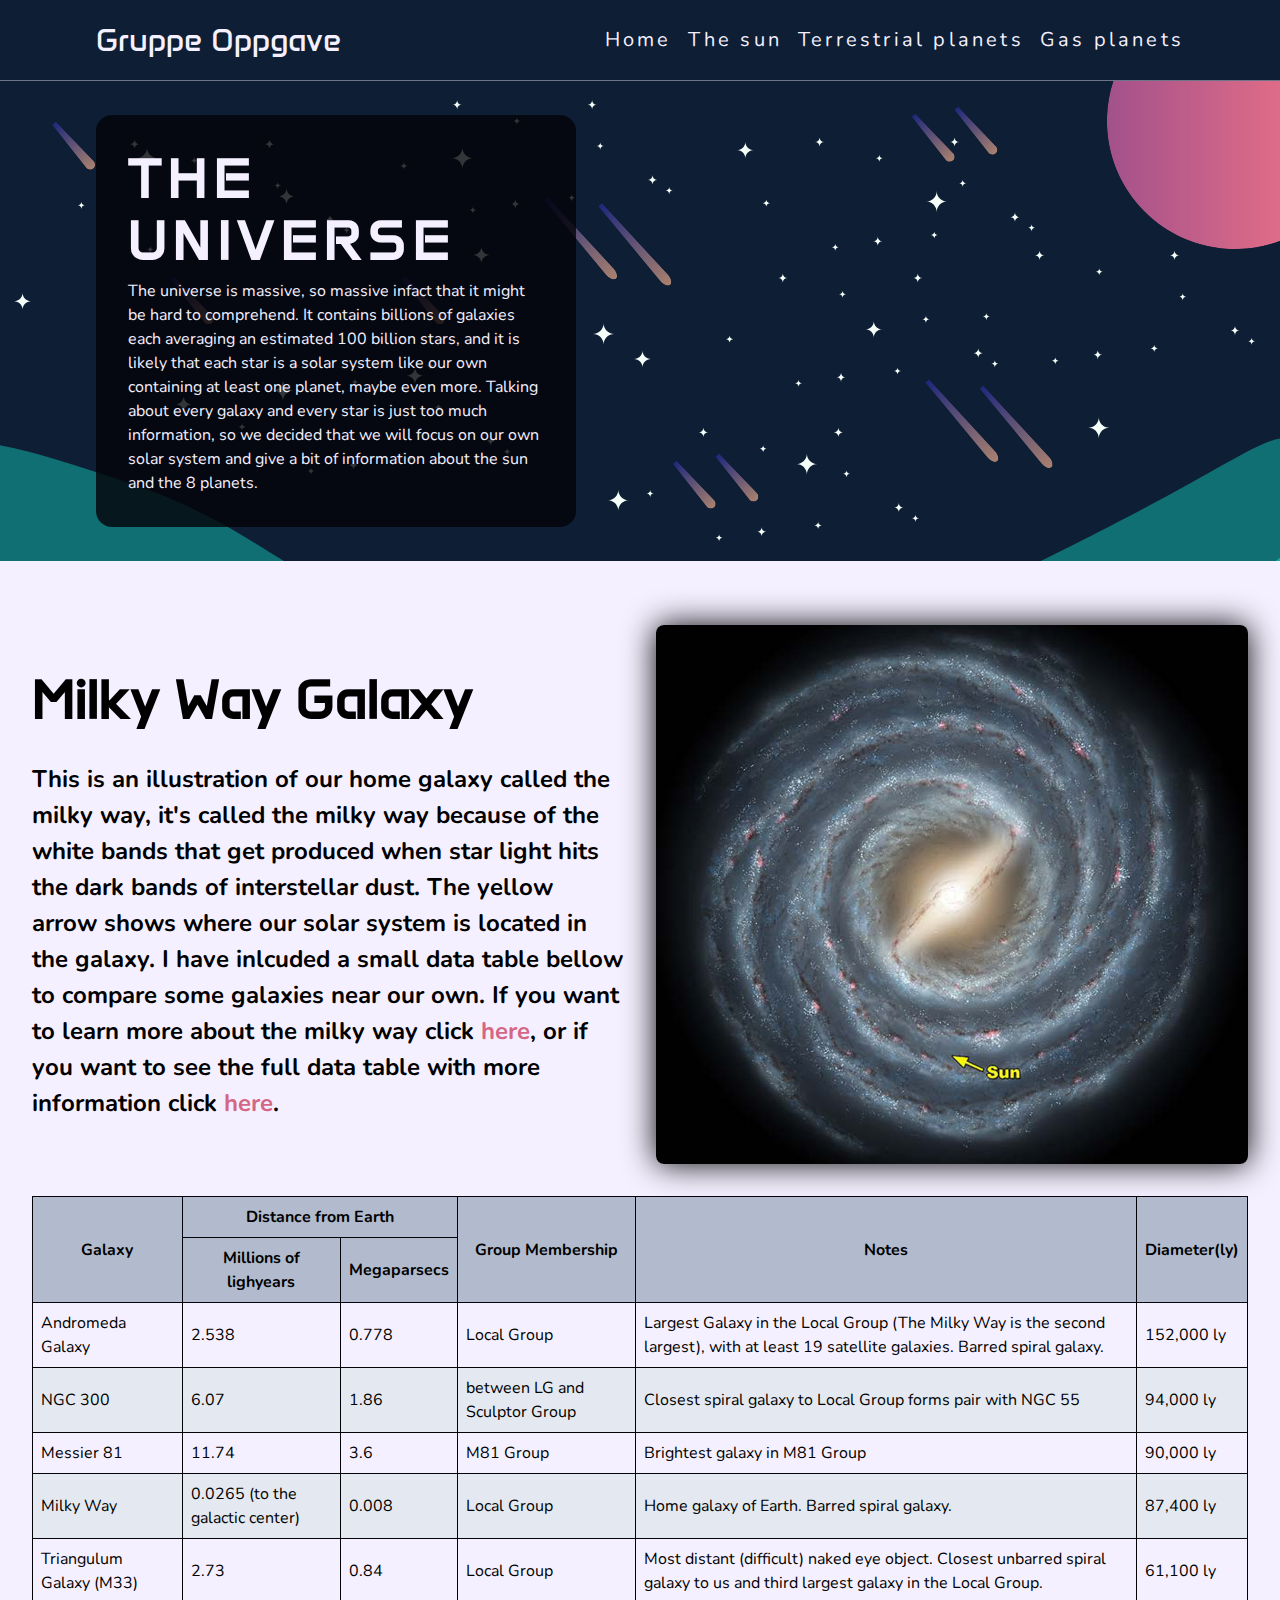
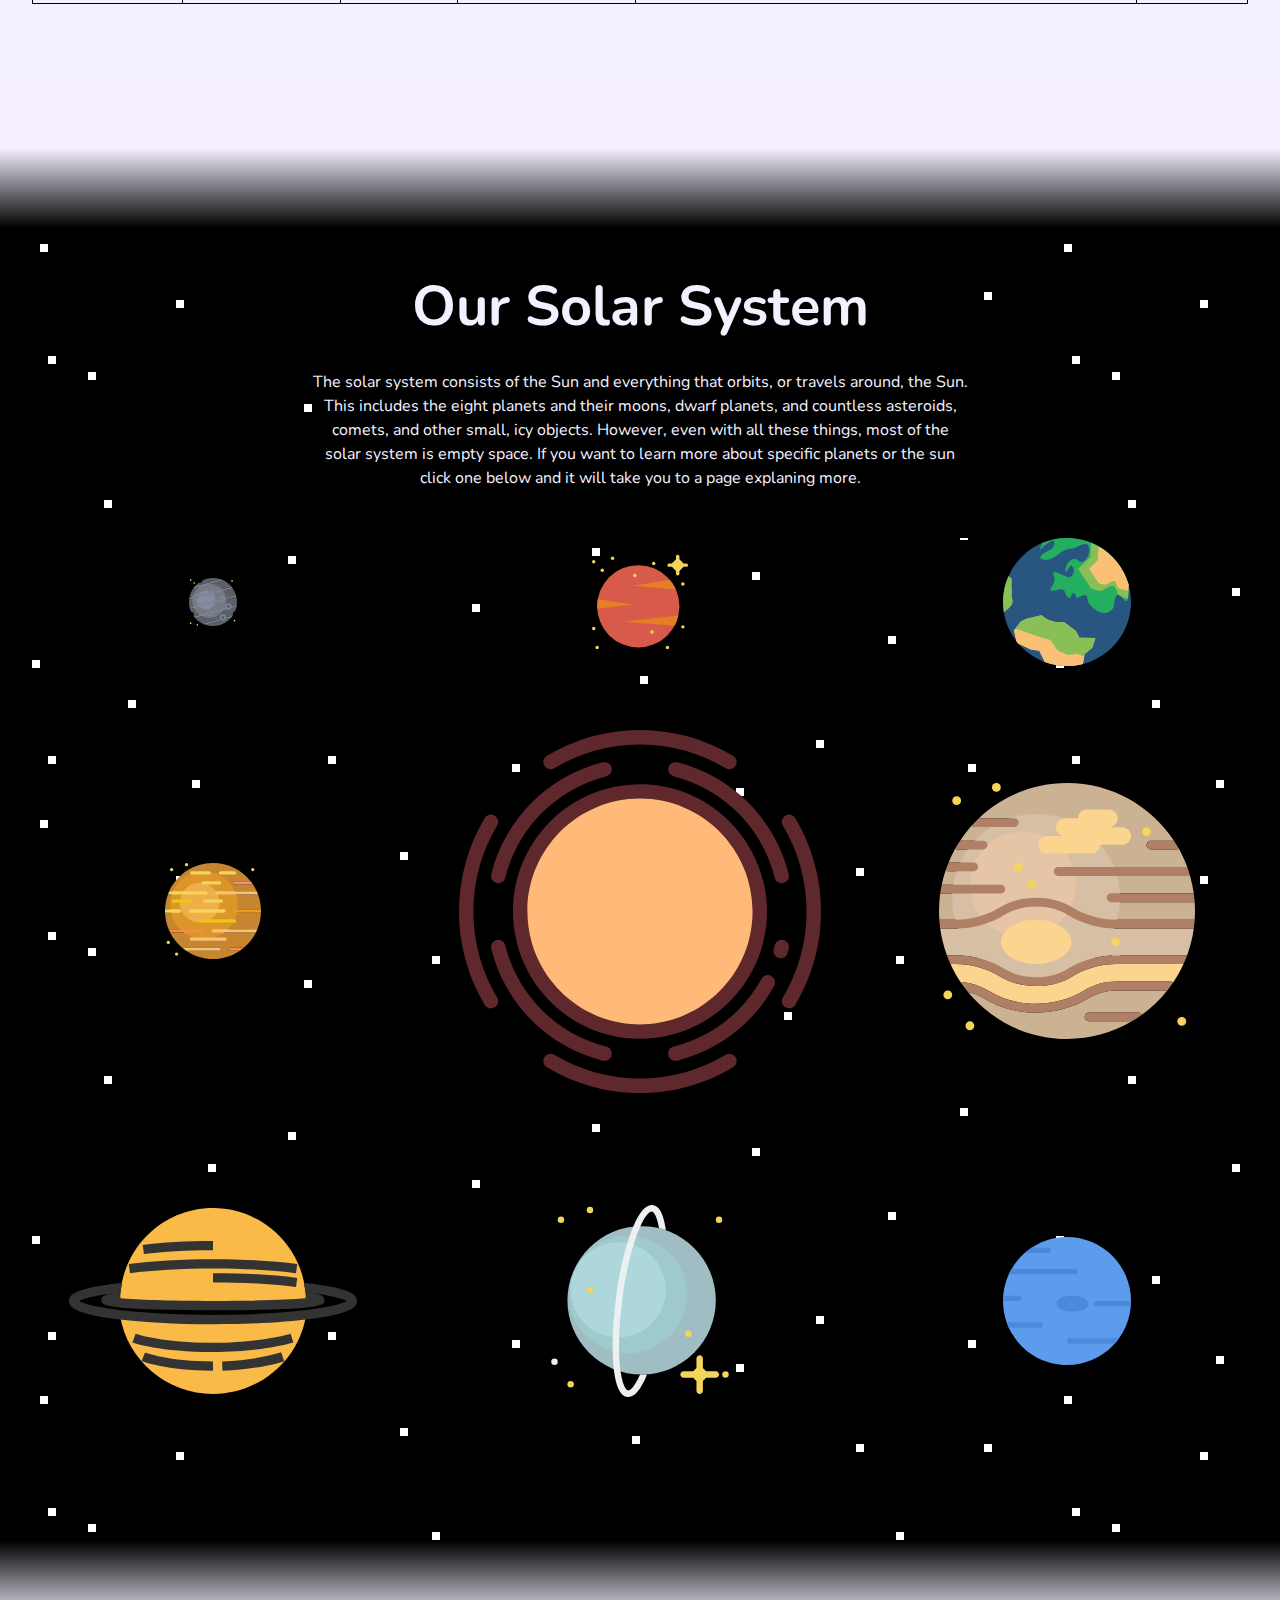
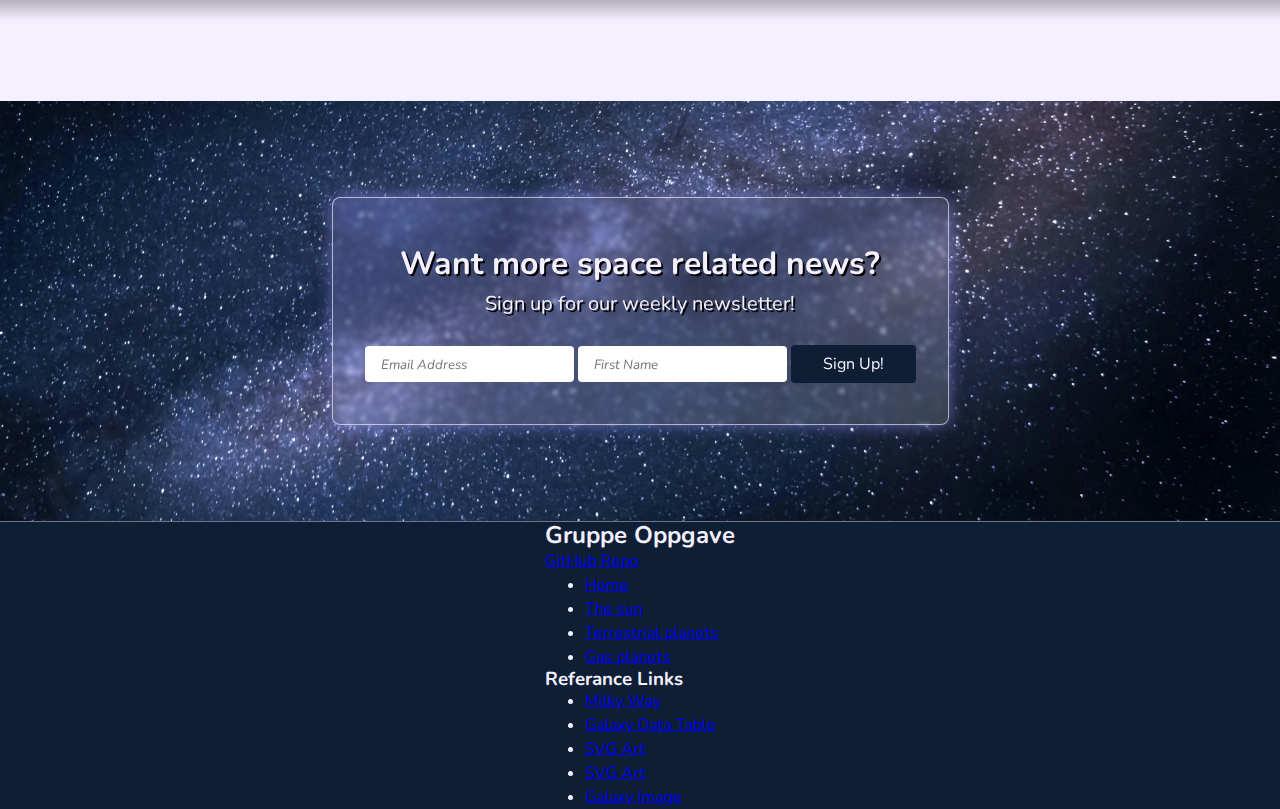
==== index.html @ 791d2e2b "oppdatert google font, lagt til home i header nav, lagt til linker i footer." ====
<!DOCTYPE html>
<html lang="en">
  <head>
    <meta charset="UTF-8" />
    <meta name="viewport" content="width=device-width, initial-scale=1.0" />
    <link rel="preconnect" href="https://fonts.googleapis.com">
    <link rel="preconnect" href="https://fonts.gstatic.com" crossorigin>
    <link href="https://fonts.googleapis.com/css2?family=Anta&family=Nunito:ital,wght@0,200..1000;1,200..1000&display=swap" rel="stylesheet">
    <link rel="icon" type="image/svg" href="./images/favicon.svg">
    <link rel="stylesheet" href="./CSS/landing.css">
    <link rel="stylesheet" href="./CSS/style.css" />
    <title>Space Oppgave</title>
  </head>
  <body>
    <!-- HEADER SEKSJON -->
    <header class="primary-header">
      <nav class="header-nav-bar">
        <a href="index.html" class="logo-link">Gruppe Oppgave</a>
        <ul class="hdr-nav-ul">
          <li><a href="index.html">Home</a></li>
          <li><a href="./pages/sun.html">The sun</a></li>
          <li><a href="./pages/terrestrial.html">Terrestrial planets</a></li>
          <li><a href="./pages/gas.html">Gas planets</a></li>
        </ul>
      </nav>
    </header>
    <!-- MAIN SEKSJON -->
    <main>
      <!-- KORT INTRODUKSJON MEG BAKGRUNNS BILDE -->
      <div class="intro-vector-bg">
        <div class="info-txt">
          <h1 class="title-txt">The Universe</h1>
          <p>The universe is massive, so massive infact that it might be hard to comprehend. It contains billions of galaxies each averaging an estimated 100 billion stars, and it is likely that each star is a solar system like our own containing at least one planet, maybe even more. Talking about every galaxy and every star is just too much information, so we decided that we will focus on our own solar system and give a bit of information about the sun and the 8 planets.</p>
        </div>
      </div>
      <!-- LITT INFO OM MELKEVEIEN MED EN DATA TABLE -->
      <section class="milky-way">
        <div class="milky-way-container">
          <div class="milky-way-info">
            <h2>Milky Way Galaxy</h2>
            <p>This is an illustration of our home galaxy called the milky way, it's called the milky way because of the white bands that get produced when star light hits the dark bands of interstellar dust. The yellow arrow shows where our solar system is located in the galaxy. I have inlcuded a small data table bellow to compare some galaxies near our own. If you want to learn more about the milky way click <a href="https://en.wikipedia.org/wiki/Milky_Way" target="_blank" rel="noopener noreferrer">here</a>, or if you want to see the full data table with more information click <a href="https://en.wikipedia.org/wiki/List_of_nearest_galaxies" target="_blank" rel="noopener noreferrer">here</a>.</p>
          </div>

          <img src="./images/background/milkyway.jpg" class="milky-way-img" alt="Illustration of milky way galaxy">
        
          <div class="galaxy-table-container">
            <table class="galaxy-table">
              <thead class="table-head">
                <tr class="tr-category">
                  <th rowspan="2">Galaxy</th>
                  <th colspan="2">Distance from Earth</th>
                  <th rowspan="2">Group Membership</th>
                  <th rowspan="2">Notes</th>
                  <th rowspan="2">Diameter(ly)</th>
                </tr>
                <tr>
                  <th>Millions of lighyears</th>
                  <th>Megaparsecs</th>
                </tr>
              </thead>

              <tbody class="table-body">
                <tr>
                  <td>Andromeda Galaxy</td>
                  <td>2.538</td>
                  <td>0.778</td>
                  <td>Local Group</td>
                  <td>Largest Galaxy in the Local Group (The Milky Way is the second largest), with at least 19 satellite galaxies. Barred spiral galaxy.</td>
                  <td>152,000 ly</td>
                </tr>
                <tr>
                  <td>NGC 300</td>
                  <td>6.07</td>
                  <td>1.86</td>
                  <td>between LG and Sculptor Group</td>
                  <td>Closest spiral galaxy to Local Group forms pair with NGC 55</td>
                  <td>94,000 ly</td>
                </tr>
                <tr>
                  <td>Messier 81</td>
                  <td>11.74</td>
                  <td>3.6</td>
                  <td>M81 Group</td>
                  <td>Brightest galaxy in M81 Group</td>
                  <td>90,000 ly</td>
                </tr>
                <tr>
                  <td>Milky Way</td>
                  <td>0.0265 (to the galactic center)</td>
                  <td>0.008</td>
                  <td>Local Group</td>
                  <td>Home galaxy of Earth. Barred spiral galaxy.</td>
                  <td>87,400 ly</td>
                </tr>
                <tr>
                  <td>Triangulum Galaxy (M33)</td>
                  <td>2.73</td>
                  <td>0.84</td>
                  <td>Local Group</td>
                  <td>Most distant (difficult) naked eye object. Closest unbarred spiral galaxy to us and third largest galaxy in the Local Group.</td>
                  <td>61,100 ly</td>
                </tr>
              </tbody>
            </table>
          </div>
        </div>
      </section>

      <!-- LINEAR GRADIENT DIVIDER -->
      <div class="divider-top"></div>

      <section class="solar-system">
        <!-- VÅRT SOL SYSTEM KORT INTRO -->
        <div class="solar-system__information">
          <h2 class="solar-system-title">Our Solar System</h2>
          <p>The solar system consists of the Sun and everything that orbits, or travels around, the Sun. This includes the eight planets and their moons, dwarf planets, and countless asteroids, comets, and other small, icy objects. However, even with all these things, most of the solar system is empty space. If you want to learn more about specific planets or the sun click one below and it will take you to a page explaning more.</p>
        </div>
        <!-- SOLSYSTEM GRAFIKK GRID -->
        <div class="planet-grid">
          <figure class="planet mercury">
              <img src="./images/planets svg/mercury.svg" title="Mercury" alt="Mercury">
          </figure>

          <figure class="planet venus">
              <img src="./images/planets svg/venus.svg" title="Venus" alt="Venus">
          </figure>

          <figure class="planet earth">
              <img src="./images/planets svg/earth.svg" title="Earth" alt="Earth">
          </figure>

          <figure class="planet mars">
              <img src="./images/planets svg/mars.svg" title="Mars" alt="Mars">
          </figure>

          <figure class="planet sun">
              <img src="./images/planets svg/sun.svg" title="Sun" alt="Sun">
          </figure>

          <figure class="planet jupiter">
              <img src="./images/planets svg/jupiter.svg" title="Jupiter"  alt="Jupiter">
          </figure>

          <figure class="planet saturn">
              <img src="./images/planets svg/saturn.svg" title="Saturn" alt="Saturn">
          </figure>

          <figure class="planet uranus">
              <img src="./images/planets svg/uranus.svg" title="Uranus" alt="Uranus">
          </figure>

          <figure class="planet neptune">
              <img src="./images/planets svg/neptune.svg" title="Neptune" alt="Neptune">
          </figure>
        </div>
      </section>

      <!-- LINEAR GRADIENT DIVIDER -->
      <div class="divider-bottom"></div>

      <section class="newsletter-sign-up">
        <div class="newsletter-container">
          <div class="newsletter-txt">
            <h2>Want more space related news?</h2>
            <p>Sign up for our weekly newsletter!</p>
          </div>

          <form name="Newsletter" class="newsletter-form">
            <input type="email" placeholder="Email Address">
            <input type="text" placeholder="First Name">
            <button type="submit" class="submit-btn">Sign Up!</button>
          </form>
        </div>
      </section>
    </main>
    <!-- FOOTER SEKSJON -->
    <footer class="primary-footer">
      <div class="ftr-container">
        <div class="ftr-personal-links">
          <h2>Gruppe Oppgave</h2>
          <a href="https://github.com/DanielDT12/Space" target="_blank" rel="noopener noreferrer">GitHub Repo</a>
        </div>

        <nav class="ftr-primary-nav">
          <ul class="ftr-nav-ul">
            <li><a href="index.html">Home</a></li>
            <li><a href="./pages/sun.html">The sun</a></li>
            <li><a href="./pages/terrestrial.html">Terrestrial planets</a></li>
            <li><a href="./pages/gas.html">Gas planets</a></li>
          </ul>
        </nav>

        <div class="ftr-referance-links">
          <h3>Referance Links</h3>
          <ul class="ul-referance">
            <li><a href="https://en.wikipedia.org/wiki/Milky_Way" target="_blank" rel="noopener noreferrer">Milky Way</a></li>
            <li><a href="https://en.wikipedia.org/wiki/List_of_nearest_galaxies" target="_blank" rel="noopener noreferrer">Galaxy Data Table</a></li>
            <li><a href="https://www.svgrepo.com/" target="_blank" rel="noopener noreferrer">SVG Art</a></li>
            <li><a href="https://www.vecteezy.com/vector-art/8029888-galaxy-space-abstract-background-with-star-and-comet-shapes-vector" target="_blank" rel="noopener noreferrer">SVG Art</a></li>
            <li><a href="https://www.pexels.com/photo/photo-of-galaxy-207529/" target="_blank" rel="noopener noreferrer">Galaxy Image</a></li>
          </ul>
        </div>
      </div>
    </footer>
  </body>
</html>
---- CSS/landing.css ----
:root {
    /* FONT SIZE */
    --fs-800: 3.5rem;
    --fs-700: 2rem;
    --fs-600: 1.5rem;
    --fs-500: 1.25rem;
    --fs-400: 1rem;

    /* VANLIG FONT ALLE ELEMENTER */
    --ff-regular:"Nunito", sans-serif;
    --fw-bold: 700;
    --fw-regular: 400;

    /* SPESIAL FONT OVERSKRIFT */
    --ff-special: "Anta", sans-serif;
    --fw-special: 400;

    /* PRIMÆR FARGER */
    --clr-heading: hsl(215, 58%, 13%);
    --clr-accent-pink: hsl(343, 57%, 62%);

    /* NØYTRAL FARGER */
    --clr-bg-light: hsl(261, 100%, 97%);
    --clr-txt: hsl(252, 45%, 2%);
    --clr-txt-light: var(--clr-bg-light);

    /* BORDER RADIUS */
    --brdr-rad-light: .5rem;
    --brdr-rad-normal: 1rem;
    --brdr-rad-heavy: 2rem;

}

/* MELKEVEIEN GALAKSE SEKSJON */

.milky-way-container {
    display: grid;
    place-items: center;
    grid-template-columns: 1fr 1fr;
    gap: 2rem;
    margin: 4rem 2rem;
}

.milky-way-info {
    display: flex;
    flex-direction: column;
    gap: 2rem;
    max-width: 40rem;
    & h2 {
        font-size: var(--fs-800);
        font-family: var(--ff-special);
    }

    & p {
        font-size: var(--fs-600);
        font-weight: var(--fw-bold);
    }

    & a {
        color: var(--clr-accent-pink);
        text-decoration: none;
    }

    & a:hover {
        text-decoration: underline;
        text-decoration-color: var(--clr-txt);
    }
}

.milky-way-img {
    border-radius: .5rem;
    box-shadow: 0 0 2rem var(--clr-txt);
}

/* DATA TABLE GALAKSER */
.galaxy-table-container {
    grid-area: 2 / 1 / 3 / span 2;
}

.galaxy-table {
    border-collapse: collapse;

    & td, th, tr {
        border: 1px solid var(--clr-txt);
        padding: 8px;
    }
    
}

.table-head:nth-child(1) {
    background-color: hsl(219, 22%, 75%);
}

.table-body {
    & tr:nth-child(even) {
        background-color: hsl(217, 30%, 92%);
    }
}


/* SOLAR SYSTEM SEKSJON MED SVG GRAFIKK */
.divider-top {
    min-height: 10rem;
    background-image: linear-gradient(to bottom, transparent, var(--clr-bg-light), black);
}

.solar-system {
    display: flex;
    flex-direction: column;
    justify-content: center;
    align-items: center;
    padding-inline: 2rem;
    color: var(--clr-txt-light);
    background-image: url(../images/background/space-black-pixel-bg.png);
}

.solar-system__information {
    display: grid;
    gap: 2rem;
    max-width: 41rem;
    padding-block: 3rem;
    background-color: black;
    text-align: center;
}

.solar-system-title {
    font-size: var(--fs-800);
}

.planet-grid {
    display: grid;
    gap: 4rem;
    place-items: center;
    grid-template-columns: repeat(3, 1fr);
    padding-bottom: 6rem;
}

/* PLANETER STYLE */
.mercury {
    max-width: 3rem;
    animation: hover-large 12s infinite ease-in-out;
}

.venus {
    max-width: 6rem;
    animation: hover-large 9s infinite ease-in-out;
}

.earth {
    max-width: 8rem;
    animation: hover-large 10s infinite ease-in-out;
}

.mars {
    max-width: 6rem;
    animation: hover-large 11s infinite ease-in-out;
}

.sun {
    max-width: 24rem;
    animation: rotation 180s infinite linear;
}
    /* ROTASJON ANIMASJON SOL */
    @keyframes rotation {
        0% {transform: rotate3d(0, 0, 1, 0deg);}
        25% {transform: rotate3d(0, 0, 1, 90deg);}
        50% {transform: rotate3d(0, 0, 1, 180deg);}
        75% {transform: rotate3d(0, 0, 1, 270deg);}
        100% {transform: rotate3d(0, 0, 1, 360deg);}
    }

.jupiter {
    max-width: 16rem;
    animation: hover-small 9s infinite ease-in-out;
}

.saturn {
    max-width: 18rem;
    animation: hover-small 6s infinite ease-in-out;
}

.uranus {
    max-width: 12rem;
    animation: hover-small 8s infinite ease-in-out;
}

.neptune {
    max-width: 8rem;
    animation: hover-small 7s infinite ease-in-out;
}

/* ANIMASJON PLANTETER */
@keyframes hover-small {
    0%, 100% {
        transform: translateY(0);
    }
    50% {
        transform: translateY(20px);
    }
}

@keyframes hover-large {
    0%, 100% {
        transform: translateY(0);
    }
    50% {
        transform: translateY(40px);
    }
}

.divider-bottom {
    min-height: 10rem;
    background-image: linear-gradient(to top, transparent, var(--clr-bg-light), black);
}

/* NEWSLETTER SEKSJON */
.newsletter-sign-up {
    display: grid;
    place-items: center;
    color: var(--clr-txt-light);
    background-image: url(../images/background/galaxy-bg.jpg);
    background-size: cover;
    background-position: center;
}

.newsletter-container {
    margin: 6rem 2rem;
    border: 1px solid rgba(255, 255, 255, 0.6);
    border-radius: .5rem;
    padding: 2rem;
    background-image: linear-gradient(to bottom right, 
        rgba(147, 146, 255, 0.25), rgba(255, 255, 255, 0.15));
    -webkit-backdrop-filter: blur(2px);
    backdrop-filter: blur(2px);
    box-shadow: 0 0 1rem rgba(148, 146, 255, 0.584);
    text-align: center;
}

.newsletter-txt {
    margin-block: 1rem;

    > h2 {
        margin-bottom: .5rem;
        font-size: var(--fs-700);
        text-shadow: 2px 2px black;
    }

    > p {
        font-size: var(--fs-500);
        text-shadow: 2px 2px black;
    }
}

.newsletter-form {
    & input {
        margin-block: 10px;
        padding: .65rem 1rem;
        border: none;
        border-radius: .25rem;
    }

    & input::placeholder {
        font-family: var(--ff-regular);
        font-style: italic;
    }
}

.submit-btn {
    margin-top: 10px;
    border: none;
    border-radius: .25rem;
    padding: .5em 2em;
    color: var(--clr-txt-light);
    background-color: var(--clr-heading);
    font-family: var(--ff-regular);
    font-size: var(--fs-400);
}

.submit-btn:hover {
    cursor: pointer;
    box-shadow: 0 0 .25rem black;
}
---- CSS/style.css ----
:root {
    /* FONT SIZE */
    --fs-800: 3.5rem;
    --fs-700: 2rem;
    --fs-600: 1.5rem;
    --fs-500: 1.25rem;
    --fs-400: 1rem;

    /* VANLIG FONT ALLE ELEMENTER */
    --ff-regular:"Nunito", sans-serif;
    --fw-bold: 700;
    --fw-regular: 400;

    /* SPESIAL FONT OVERSKRIFT */
    --ff-special: "Anta", sans-serif;
    --fw-special: 400;

    /* PRIMÆR FARGER */
    --clr-heading: hsl(215, 58%, 13%);
    --clr-accent-pink: hsl(343, 57%, 62%);

    /* NØYTRAL FARGER */
    --clr-bg-light: hsl(261, 100%, 97%);
    --clr-txt: hsl(252, 45%, 2%);
    --clr-txt-light: var(--clr-bg-light);

    /* BORDER RADIUS */
    --brdr-rad-light: .5rem;
    --brdr-rad-normal: 1rem;
    --brdr-rad-heavy: 2rem;

}

/* CSS RESET */

*,
*::before,
*::after {
    box-sizing: border-box;
}

* {
    margin: 0;
}

img {
    display: block;
    max-width: 100%;
}

html {
    line-height: 1.5;
}

h1, h2, h3, h4 {
    line-height: 1.1;
}

body {
    font-family: var(--ff-regular);
    background-color: var(--clr-bg-light);
}

main {
    min-height: 100vh;
}


/* HEADER SEKSJON */
.primary-header {
    background-color: var(--clr-heading);
}

.header-nav-bar {
    display: flex;
    justify-content: space-between;
    align-items: center;
    padding: 1rem 6rem;
    border-bottom: 1px solid hsla(260, 100%, 97%, 0.415);
}

.logo-link {
    color: var(--clr-txt-light);
    font-size: var(--fs-700);
    font-family: var(--ff-special);
    text-decoration: none;
}

.hdr-nav-ul {
    display: flex;
    gap: 1rem;
    list-style: none;
}

.hdr-nav-ul a {
    color: var(--clr-txt-light);
    font-size: var(--fs-500);
    text-decoration: none;
    letter-spacing: .2rem;
}

.hdr-nav-ul a:hover {
    text-decoration: underline;
}

.intro-vector-bg {
    display: flex;
    align-items: center;
    min-height: 30rem;
    background-position: top right;
    background-size: cover;
    background-image: url(../images/background/space-vector-bg.svg);
}

.title-txt {
    margin-bottom: .5rem;
    font-size: var(--fs-800);
    font-family: var(--ff-special);
    letter-spacing: .4rem;
    text-transform: uppercase;
}

.info-txt {
    max-width: 30rem;
    margin-inline: 6rem;
    border-radius: var(--brdr-rad-normal);
    padding: 2rem;
    background-color: hsla(255, 40%, 2%, 0.8);
    color: var(--clr-txt-light);
}

/* FOOTER */
.primary-footer {
    display: flex;
    justify-content: center;
    align-items: center;
    min-height: 10rem;
    border-top: 1px solid hsla(260, 100%, 97%, 0.415);
    background-color: var(--clr-heading);
}

.ftr-container {
    color: var(--clr-txt-light);
}
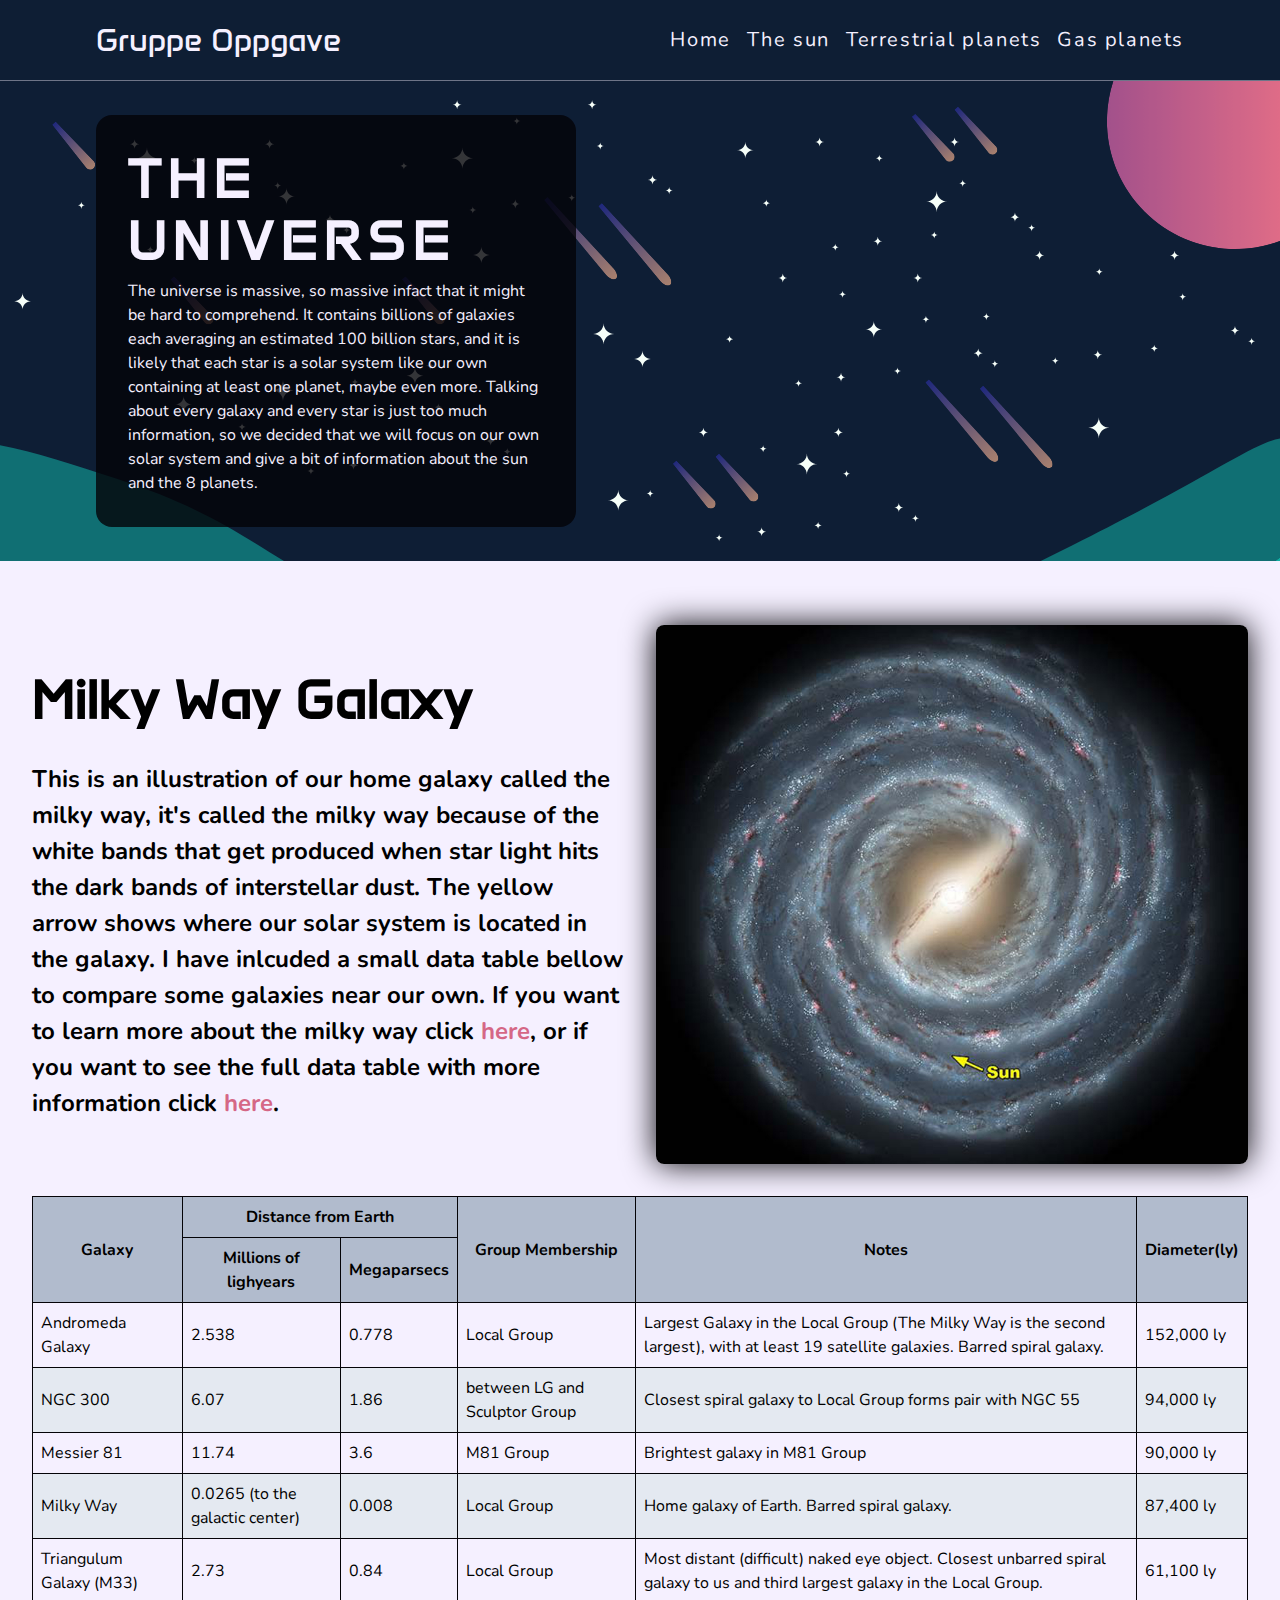
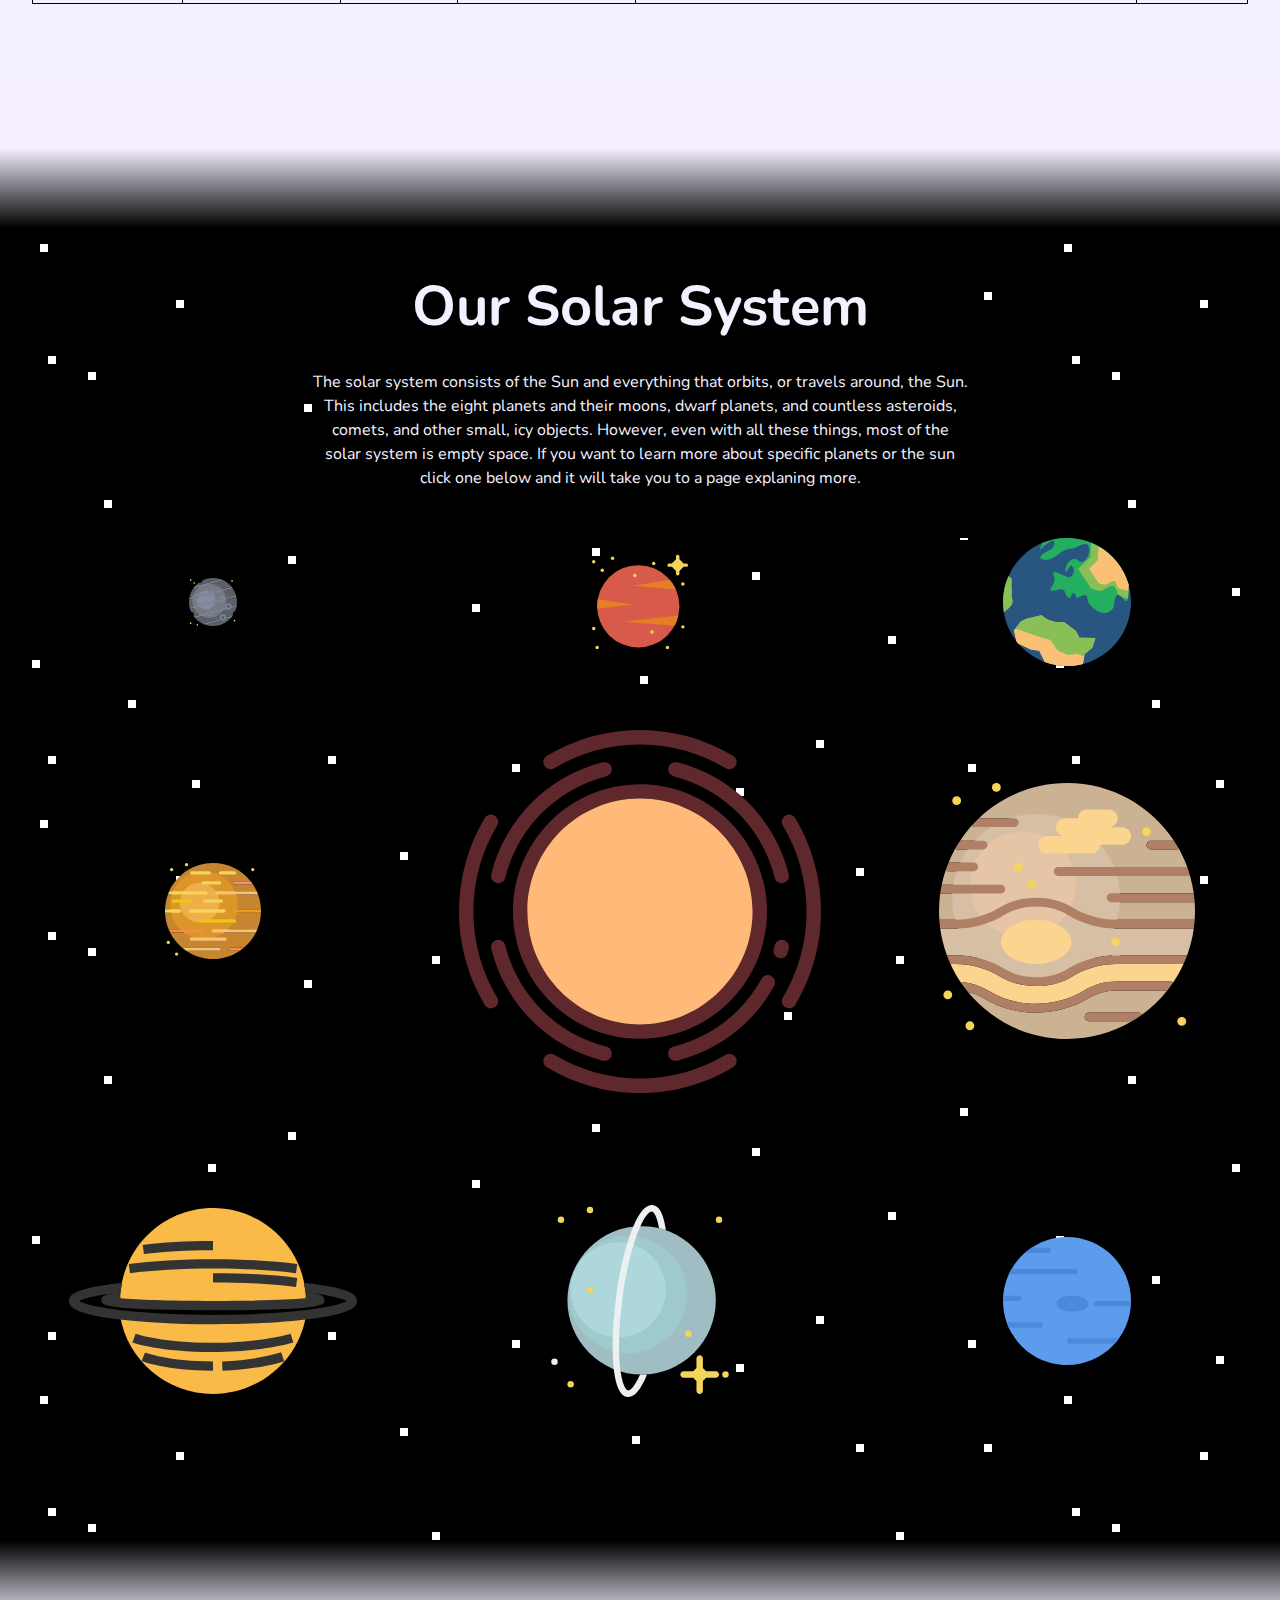
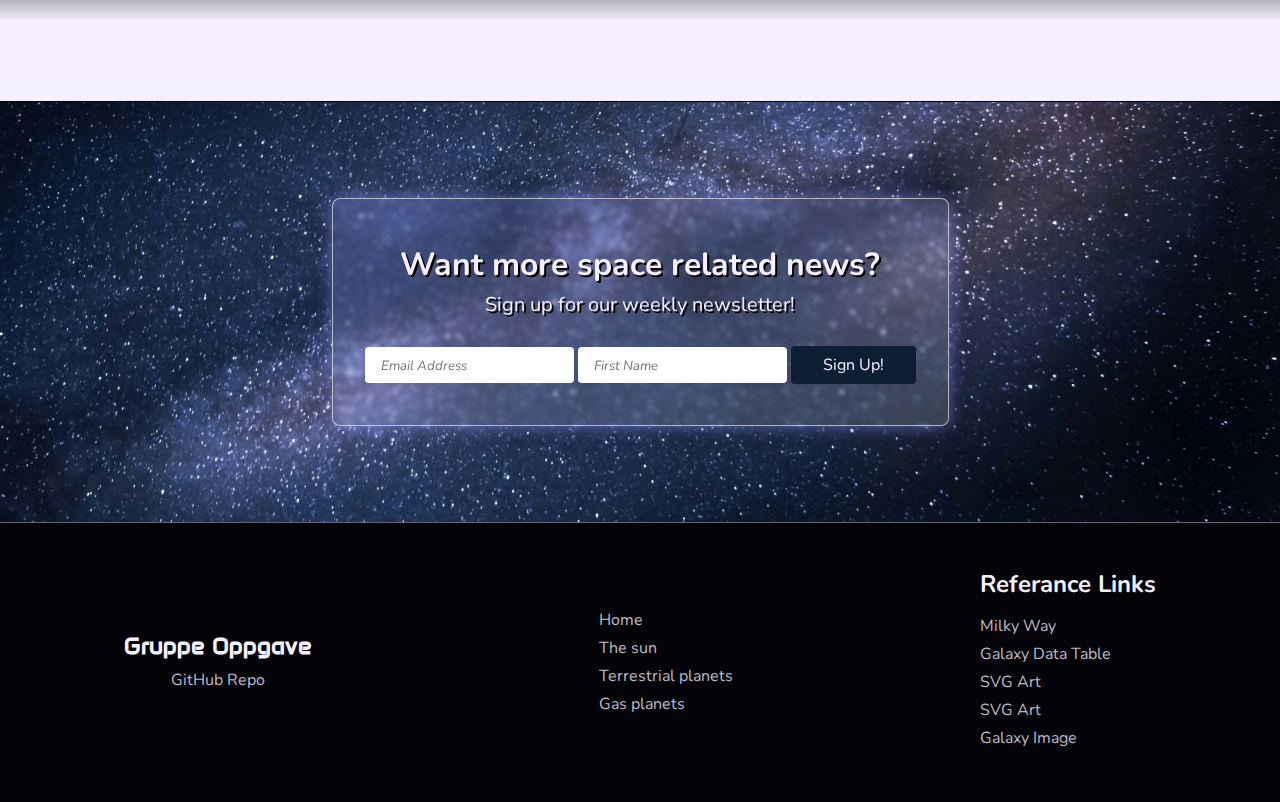
==== commit b1e79cf4: "linket SVG til gas.html med anchor" ====
--- a/index.html
+++ b/index.html
@@ -138,19 +138,19 @@
           </figure>
 
           <figure class="planet jupiter">
-              <img src="./images/planets svg/jupiter.svg" title="Jupiter"  alt="Jupiter">
+              <a href="./pages/gas.html#jupiter-link"><img src="./images/planets svg/jupiter.svg" title="Jupiter" alt="Jupiter"></a>
           </figure>
 
           <figure class="planet saturn">
-              <img src="./images/planets svg/saturn.svg" title="Saturn" alt="Saturn">
+              <a href="./pages/gas.html#saturn-link"><img src="./images/planets svg/saturn.svg" title="Saturn" alt="Saturn"></a>
           </figure>
 
           <figure class="planet uranus">
-              <img src="./images/planets svg/uranus.svg" title="Uranus" alt="Uranus">
+              <a href="./pages/gas.html#uranus-link"><img src="./images/planets svg/uranus.svg" title="Uranus" alt="Uranus"></a>
           </figure>
 
           <figure class="planet neptune">
-              <img src="./images/planets svg/neptune.svg" title="Neptune" alt="Neptune">
+              <a href="./pages/gas.html#neptune-link"><img src="./images/planets svg/neptune.svg" title="Neptune" alt="Neptune"></a>
           </figure>
         </div>
       </section>
--- a/CSS/landing.css
+++ b/CSS/landing.css
@@ -217,6 +217,7 @@
 .newsletter-sign-up {
     display: grid;
     place-items: center;
+    border-top: 1px solid var(--clr-txt);
     color: var(--clr-txt-light);
     background-image: url(../images/background/galaxy-bg.jpg);
     background-size: cover;
@@ -252,14 +253,14 @@
 }
 
 .newsletter-form {
-    & input {
+    > input {
         margin-block: 10px;
         padding: .65rem 1rem;
         border: none;
         border-radius: .25rem;
     }
 
-    & input::placeholder {
+    > input::placeholder {
         font-family: var(--ff-regular);
         font-style: italic;
     }
--- a/CSS/style.css
+++ b/CSS/style.css
@@ -23,6 +23,7 @@
     --clr-bg-light: hsl(261, 100%, 97%);
     --clr-txt: hsl(252, 45%, 2%);
     --clr-txt-light: var(--clr-bg-light);
+    --clr-txt-gray: hsl(258, 10%, 75%);
 
     /* BORDER RADIUS */
     --brdr-rad-light: .5rem;
@@ -96,7 +97,7 @@
     color: var(--clr-txt-light);
     font-size: var(--fs-500);
     text-decoration: none;
-    letter-spacing: .2rem;
+    letter-spacing: .1rem;
 }
 
 .hdr-nav-ul a:hover {
@@ -132,13 +133,79 @@
 /* FOOTER */
 .primary-footer {
     display: flex;
-    justify-content: center;
-    align-items: center;
     min-height: 10rem;
     border-top: 1px solid hsla(260, 100%, 97%, 0.415);
-    background-color: var(--clr-heading);
+    background-color: var(--clr-txt);
 }
 
 .ftr-container {
-    color: var(--clr-txt-light);
+    display: flex;
+    justify-content: space-around;
+    align-items: center;
+    width: 100%;
+    margin-block: 3rem;
+    color: var(--clr-txt-light);
+}
+
+.ftr-personal-links {
+    text-align: center;
+
+    > h2 {
+        font-family: var(--ff-special);
+        margin-bottom: .5rem;
+    }
+
+    > a {
+        color: var(--clr-txt-gray);
+        text-decoration: none;
+    }
+
+    > a:hover {
+        text-decoration: underline;
+    }
+}
+
+.ftr-nav-ul {
+    list-style: none;
+
+    > li {
+        margin-block: .25rem;
+    }
+
+    > li > a  {
+        color: var(--clr-txt-gray);
+        text-decoration: none;
+    }
+
+    > li > a:hover {
+        text-decoration: underline;
+    }
+}
+
+.ftr-referance-links {
+    display: flex;
+    flex-direction: column;
+    gap: .75rem;
+
+    > h3 {
+        font-size: var(--fs-600);
+    }
+}
+
+.ul-referance {
+    padding: 0;
+    list-style: none;
+
+    > li {
+        margin-block: .25rem;
+    }
+
+    > li > a {
+        color: var(--clr-txt-gray);
+        text-decoration: none;
+    }
+
+    > li > a:hover {   
+        text-decoration: underline;
+    }
 }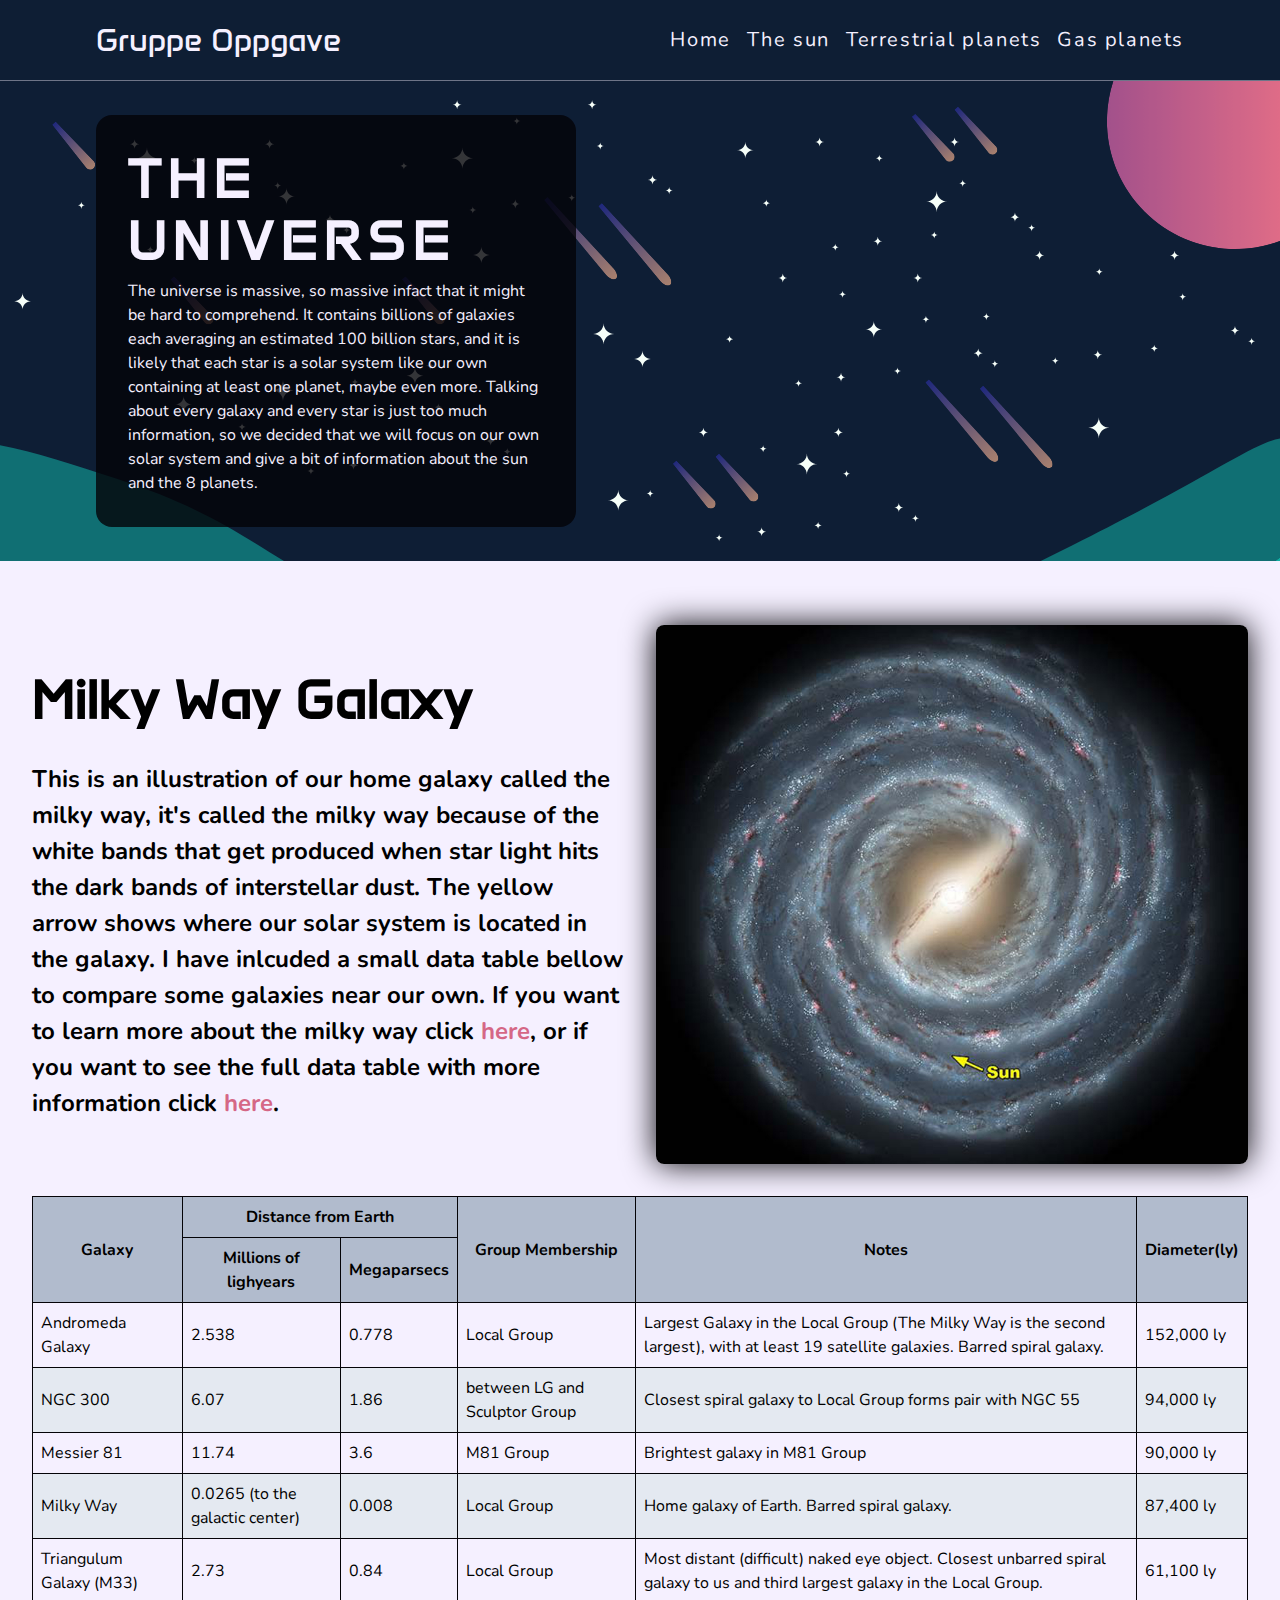
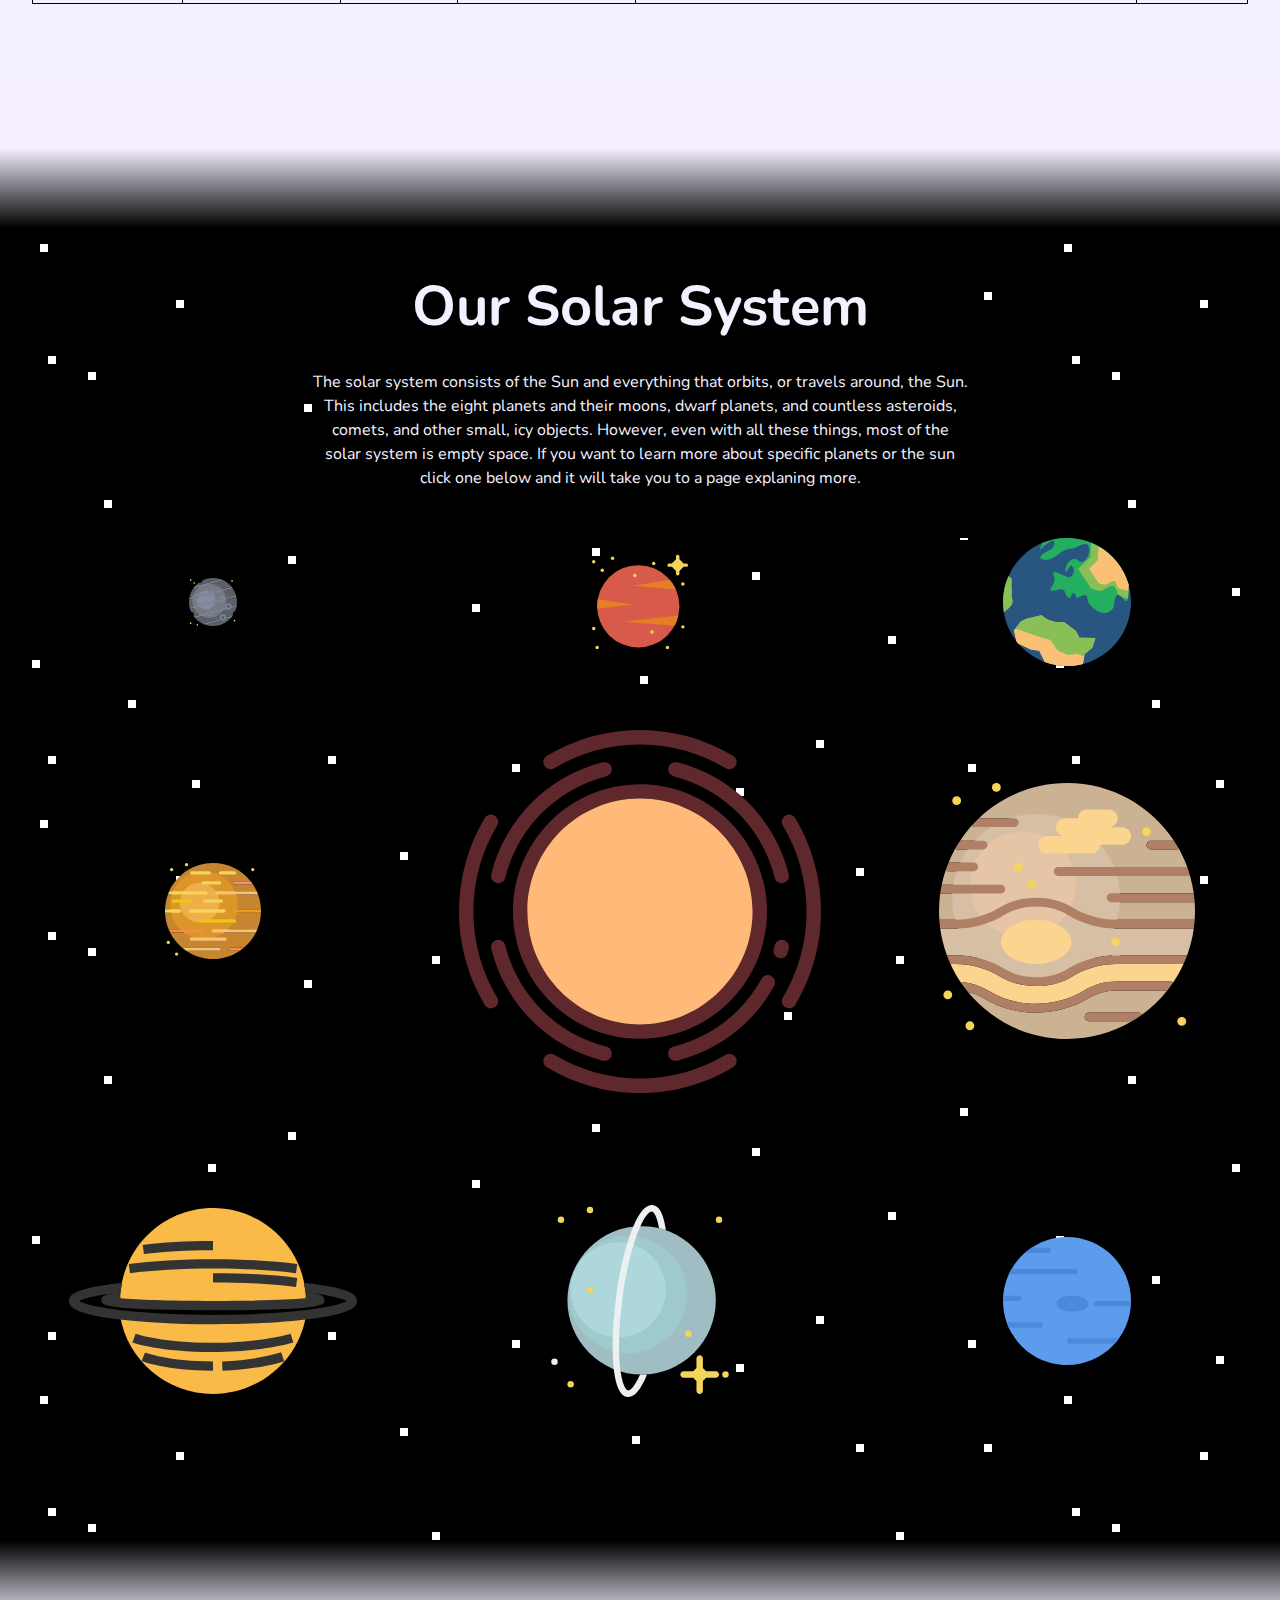
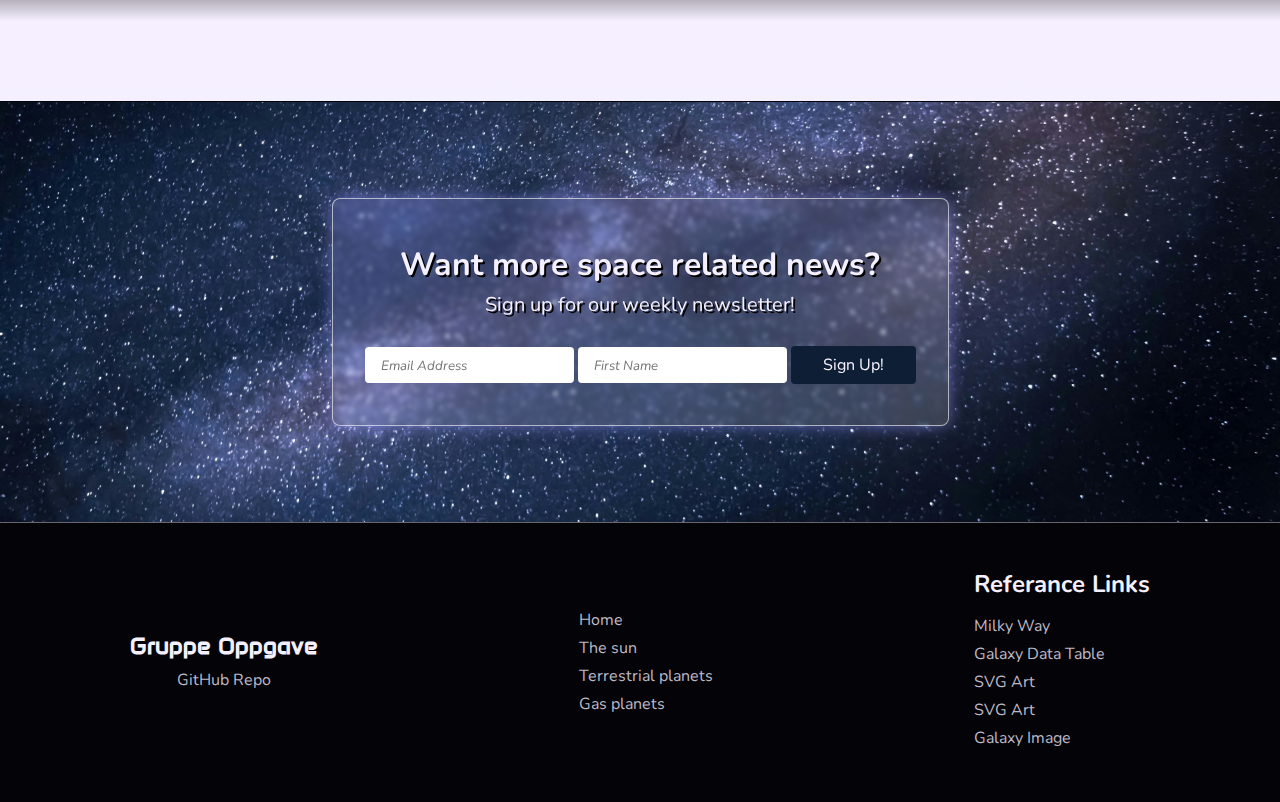
==== commit 350c34a8: "added title attribute to anchor tags" ====
--- a/index.html
+++ b/index.html
@@ -15,12 +15,12 @@
     <!-- HEADER SEKSJON -->
     <header class="primary-header">
       <nav class="header-nav-bar">
-        <a href="index.html" class="logo-link">Gruppe Oppgave</a>
+        <a href="index.html" class="logo-link" title="Home Page">Gruppe Oppgave</a>
         <ul class="hdr-nav-ul">
-          <li><a href="index.html">Home</a></li>
-          <li><a href="./pages/sun.html">The sun</a></li>
-          <li><a href="./pages/terrestrial.html">Terrestrial planets</a></li>
-          <li><a href="./pages/gas.html">Gas planets</a></li>
+          <li><a href="index.html" title="Home Page">Home</a></li>
+          <li><a href="./pages/sun.html" title="Takes you to a page about the sun">The sun</a></li>
+          <li><a href="./pages/terrestrial.html" title="Takes you to a page about terrestrial planets">Terrestrial planets</a></li>
+          <li><a href="./pages/gas.html" title="Takes you to a page about gas and ice giants">Gas planets</a></li>
         </ul>
       </nav>
     </header>
@@ -38,7 +38,7 @@
         <div class="milky-way-container">
           <div class="milky-way-info">
             <h2>Milky Way Galaxy</h2>
-            <p>This is an illustration of our home galaxy called the milky way, it's called the milky way because of the white bands that get produced when star light hits the dark bands of interstellar dust. The yellow arrow shows where our solar system is located in the galaxy. I have inlcuded a small data table bellow to compare some galaxies near our own. If you want to learn more about the milky way click <a href="https://en.wikipedia.org/wiki/Milky_Way" target="_blank" rel="noopener noreferrer">here</a>, or if you want to see the full data table with more information click <a href="https://en.wikipedia.org/wiki/List_of_nearest_galaxies" target="_blank" rel="noopener noreferrer">here</a>.</p>
+            <p>This is an illustration of our home galaxy called the milky way, it's called the milky way because of the white bands that get produced when star light hits the dark bands of interstellar dust. The yellow arrow shows where our solar system is located in the galaxy. I have inlcuded a small data table bellow to compare some galaxies near our own. If you want to learn more about the milky way click <a href="https://en.wikipedia.org/wiki/Milky_Way" target="_blank" rel="noopener noreferrer" title="Open wikipedia in a new window">here</a>, or if you want to see the full data table with more information click <a href="https://en.wikipedia.org/wiki/List_of_nearest_galaxies" target="_blank" rel="noopener noreferrer" title="Open wikipedia in a new window">here</a>.</p>
           </div>
 
           <img src="./images/background/milkyway.jpg" class="milky-way-img" alt="Illustration of milky way galaxy">
@@ -178,15 +178,15 @@
       <div class="ftr-container">
         <div class="ftr-personal-links">
           <h2>Gruppe Oppgave</h2>
-          <a href="https://github.com/DanielDT12/Space" target="_blank" rel="noopener noreferrer">GitHub Repo</a>
+          <a href="https://github.com/DanielDT12/Space" target="_blank" rel="noopener noreferrer" title="Open GitHub repo in a new window">GitHub Repo</a>
         </div>
 
         <nav class="ftr-primary-nav">
           <ul class="ftr-nav-ul">
-            <li><a href="index.html">Home</a></li>
-            <li><a href="./pages/sun.html">The sun</a></li>
-            <li><a href="./pages/terrestrial.html">Terrestrial planets</a></li>
-            <li><a href="./pages/gas.html">Gas planets</a></li>
+            <li><a href="index.html" title="Home Page">Home</a></li>
+            <li><a href="./pages/sun.html" title="Takes you to a page about the sun">The sun</a></li>
+            <li><a href="./pages/terrestrial.html" title="Takes you to a page about terrestrial planets">Terrestrial planets</a></li>
+            <li><a href="./pages/gas.html" title="Takes you to a page about gas and ice giants">Gas planets</a></li>
           </ul>
         </nav>
 
--- a/CSS/landing.css
+++ b/CSS/landing.css
@@ -277,7 +277,59 @@
     font-size: var(--fs-400);
 }
 
-.submit-btn:hover {
+.submit-btn:hover, .submit-btn:focus {
     cursor: pointer;
+    background-color: hsl(215, 57%, 18%);
     box-shadow: 0 0 .25rem black;
+}
+
+.submit-btn:active {
+    scale: 0.95;
+}
+
+@media only screen and (max-width: 880px) {
+    .milky-way-container {
+        display: flex;
+        flex-direction: column;
+    }
+
+    .galaxy-table {
+        & td {
+            min-width: 230px;
+        }
+    }
+
+    .galaxy-table-container {
+        width: 100%;
+        overflow-x: auto;
+    }
+}
+
+@media only screen and (max-width: 680px) {
+    .milky-way-info {
+        text-align: center;
+        & h2 {
+            font-size: var(--fs-700);
+            font-family: var(--ff-special);
+        }
+    
+        & p {
+            font-size: var(--fs-400);
+            font-weight: var(--fw-bold);
+        }
+    }
+}
+
+@media only screen and (max-width: 500px) {
+    .milky-way-container {
+        margin-inline: 1rem;
+    }
+
+    .solar-system {
+        padding-inline: 1rem;
+    }
+
+    .newsletter-container {
+        margin-inline: 1rem;
+    }
 }--- a/CSS/style.css
+++ b/CSS/style.css
@@ -29,7 +29,6 @@
     --brdr-rad-light: .5rem;
     --brdr-rad-normal: 1rem;
     --brdr-rad-heavy: 2rem;
-
 }
 
 /* CSS RESET */
@@ -90,6 +89,7 @@
 .hdr-nav-ul {
     display: flex;
     gap: 1rem;
+    padding: 0;
     list-style: none;
 }
 
@@ -111,6 +111,15 @@
     background-position: top right;
     background-size: cover;
     background-image: url(../images/background/space-vector-bg.svg);
+}
+
+.info-txt {
+    max-width: 30rem;
+    margin-inline: 6rem;
+    border-radius: var(--brdr-rad-normal);
+    padding: 2rem;
+    background-color: hsla(255, 40%, 2%, 0.8);
+    color: var(--clr-txt-light);
 }
 
 .title-txt {
@@ -121,15 +130,6 @@
     text-transform: uppercase;
 }
 
-.info-txt {
-    max-width: 30rem;
-    margin-inline: 6rem;
-    border-radius: var(--brdr-rad-normal);
-    padding: 2rem;
-    background-color: hsla(255, 40%, 2%, 0.8);
-    color: var(--clr-txt-light);
-}
-
 /* FOOTER */
 .primary-footer {
     display: flex;
@@ -167,6 +167,7 @@
 
 .ftr-nav-ul {
     list-style: none;
+    padding: 0;
 
     > li {
         margin-block: .25rem;
@@ -208,4 +209,58 @@
     > li > a:hover {   
         text-decoration: underline;
     }
+}
+
+/* MEDIA QUEIRES */
+@media only screen and (max-width: 1020px) {
+    .hdr-nav-ul {
+        display: flex;
+        gap: .25rem;
+        flex-direction: column;
+        text-align: center;
+    }
+}
+
+@media only screen and (max-width: 880px) {
+    .info-txt {
+        margin-inline: auto;
+    }
+}
+
+
+@media only screen and (max-width: 680px) {
+    .header-nav-bar {
+        flex-wrap: wrap;
+        justify-content: space-around;
+        padding: 1rem 2rem;
+        text-align: center;
+    }
+
+    .hdr-nav-ul {
+        margin-top: .5rem;
+        margin-inline: 1rem;
+    }
+
+    .info-txt {
+        text-align: center;
+    }
+
+    .title-txt {
+        font-size: var(--fs-700);
+        letter-spacing: .3rem;
+    }
+
+    .ftr-container {
+        display: flex;
+        flex-direction: column;
+        gap: 2rem;
+        text-align: center;
+    }
+}
+
+@media only screen and (max-width: 500px) {
+    .info-txt {
+        margin-inline: 1rem;
+        padding: 1.5rem;
+    }
 }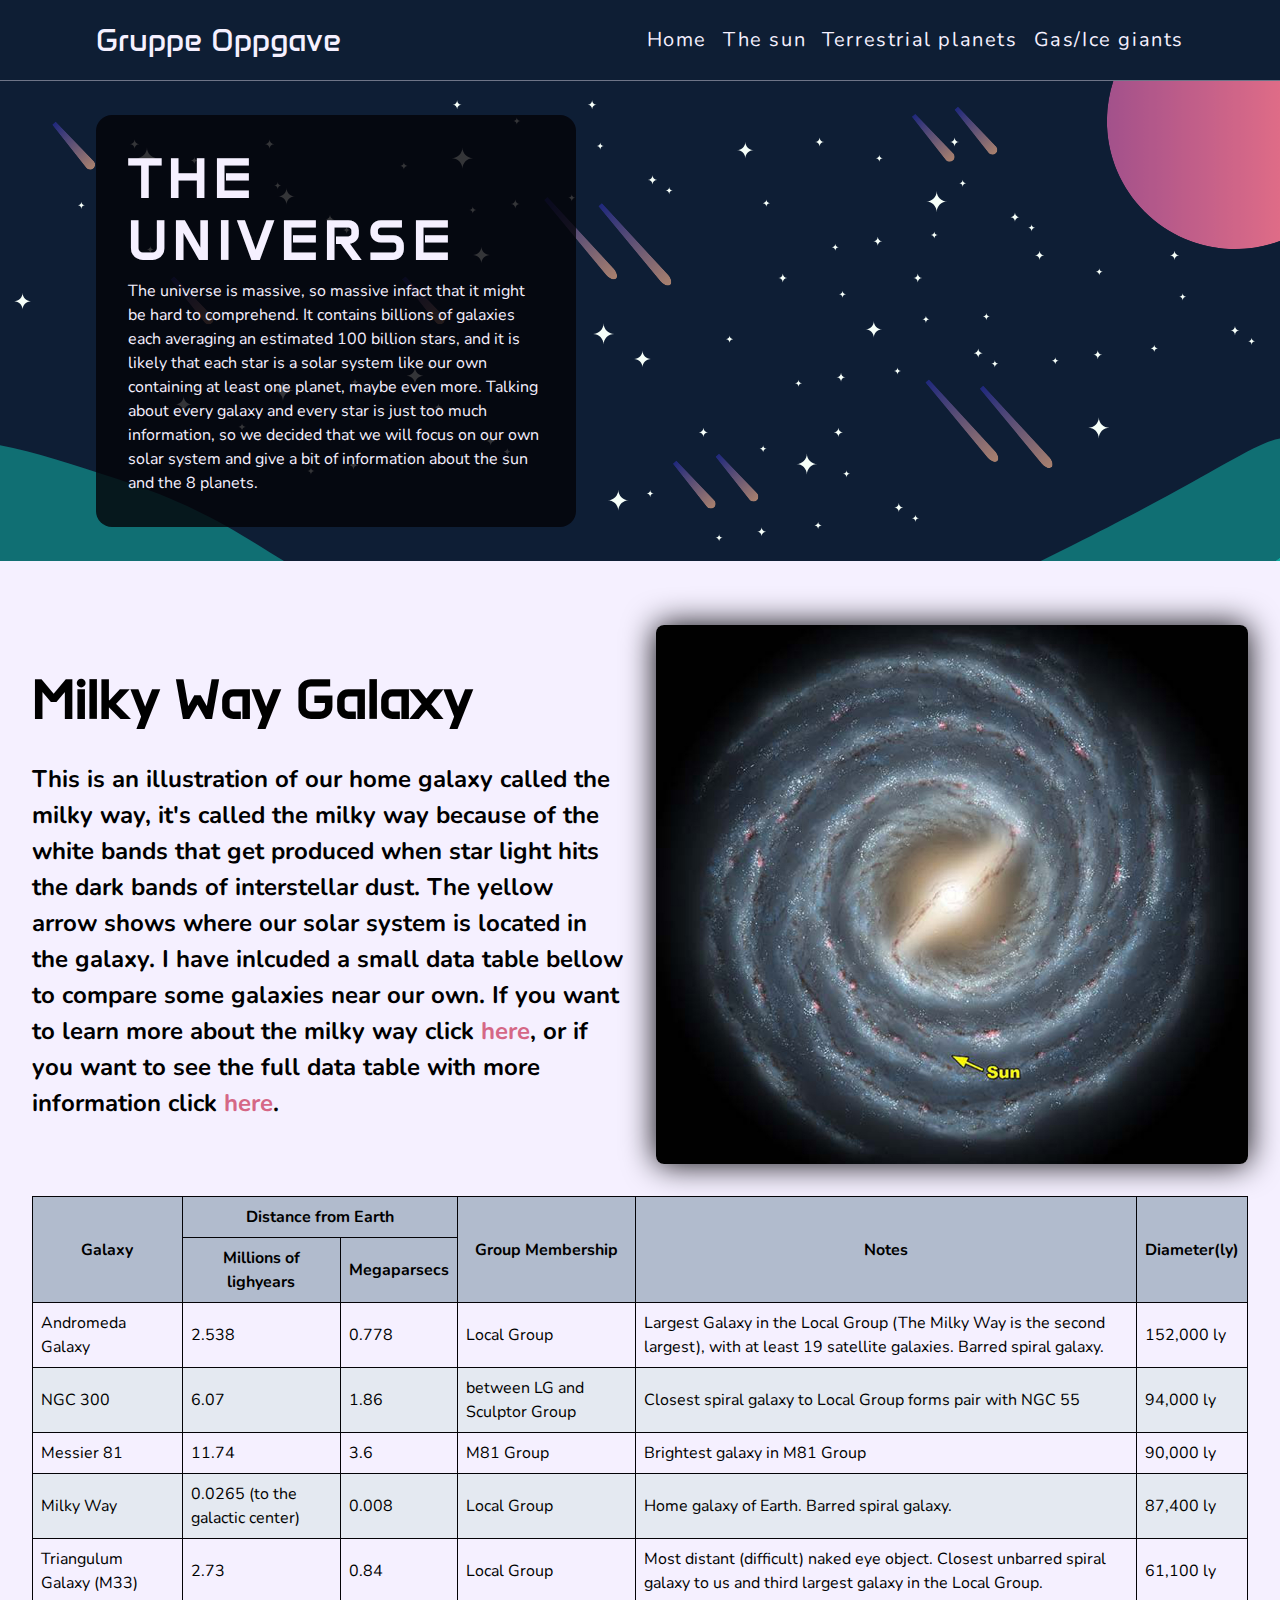
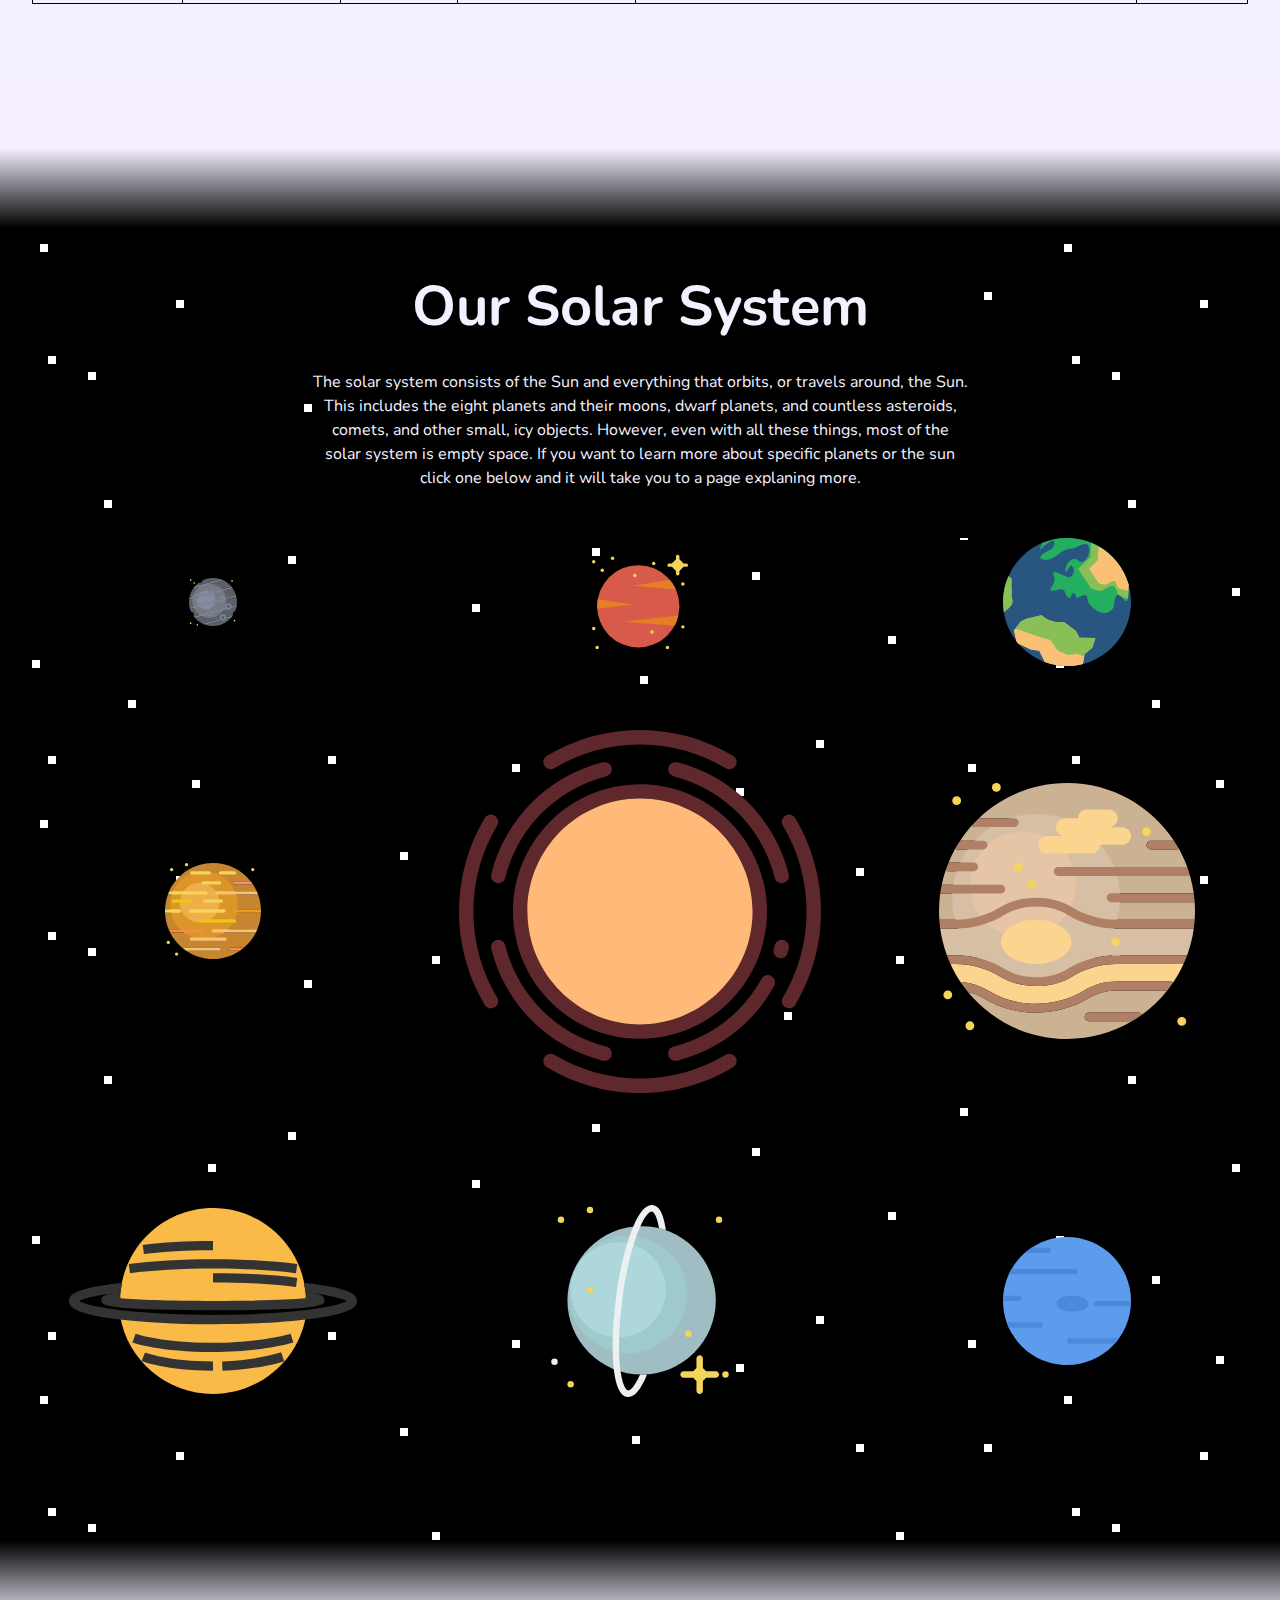
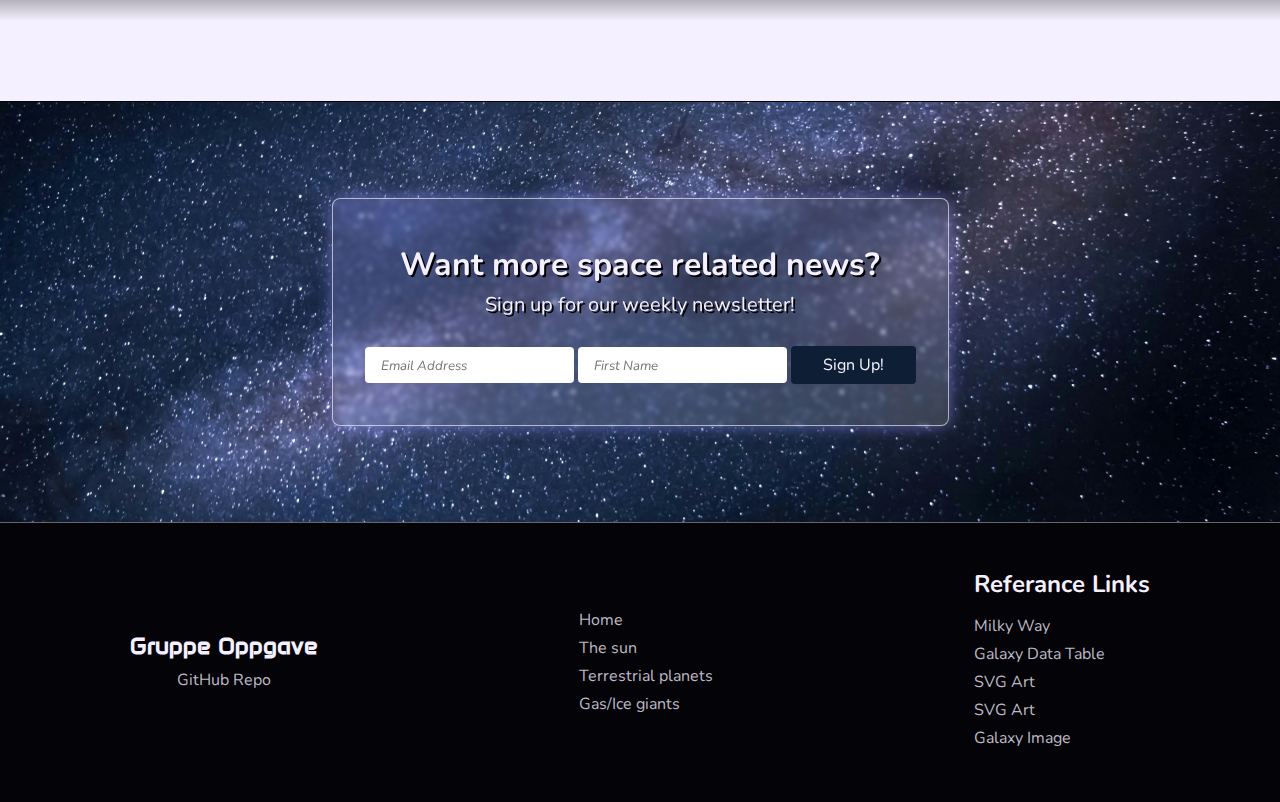
==== commit 6ede35fd: "lagt til noen kommentarer i html" ====
--- a/index.html
+++ b/index.html
@@ -12,7 +12,6 @@
     <title>Space Oppgave</title>
   </head>
   <body>
-    <!-- HEADER SEKSJON -->
     <header class="primary-header">
       <nav class="header-nav-bar">
         <a href="index.html" class="logo-link" title="Home Page">Gruppe Oppgave</a>
@@ -20,11 +19,11 @@
           <li><a href="index.html" title="Home Page">Home</a></li>
           <li><a href="./pages/sun.html" title="Takes you to a page about the sun">The sun</a></li>
           <li><a href="./pages/terrestrial.html" title="Takes you to a page about terrestrial planets">Terrestrial planets</a></li>
-          <li><a href="./pages/gas.html" title="Takes you to a page about gas and ice giants">Gas planets</a></li>
+          <li><a href="./pages/gas.html" title="Takes you to a page about gas and ice giants">Gas/Ice giants</a></li>
         </ul>
       </nav>
     </header>
-    <!-- MAIN SEKSJON -->
+
     <main>
       <!-- KORT INTRODUKSJON MEG BAKGRUNNS BILDE -->
       <div class="intro-vector-bg">
@@ -42,7 +41,7 @@
           </div>
 
           <img src="./images/background/milkyway.jpg" class="milky-way-img" alt="Illustration of milky way galaxy">
-        
+          
           <div class="galaxy-table-container">
             <table class="galaxy-table">
               <thead class="table-head">
@@ -173,20 +172,20 @@
         </div>
       </section>
     </main>
-    <!-- FOOTER SEKSJON -->
+
     <footer class="primary-footer">
       <div class="ftr-container">
         <div class="ftr-personal-links">
           <h2>Gruppe Oppgave</h2>
           <a href="https://github.com/DanielDT12/Space" target="_blank" rel="noopener noreferrer" title="Open GitHub repo in a new window">GitHub Repo</a>
         </div>
-
+        <!-- SIDE NAVIGERING FOOTER -->
         <nav class="ftr-primary-nav">
           <ul class="ftr-nav-ul">
             <li><a href="index.html" title="Home Page">Home</a></li>
             <li><a href="./pages/sun.html" title="Takes you to a page about the sun">The sun</a></li>
             <li><a href="./pages/terrestrial.html" title="Takes you to a page about terrestrial planets">Terrestrial planets</a></li>
-            <li><a href="./pages/gas.html" title="Takes you to a page about gas and ice giants">Gas planets</a></li>
+            <li><a href="./pages/gas.html" title="Takes you to a page about gas and ice giants">Gas/Ice giants</a></li>
           </ul>
         </nav>
 
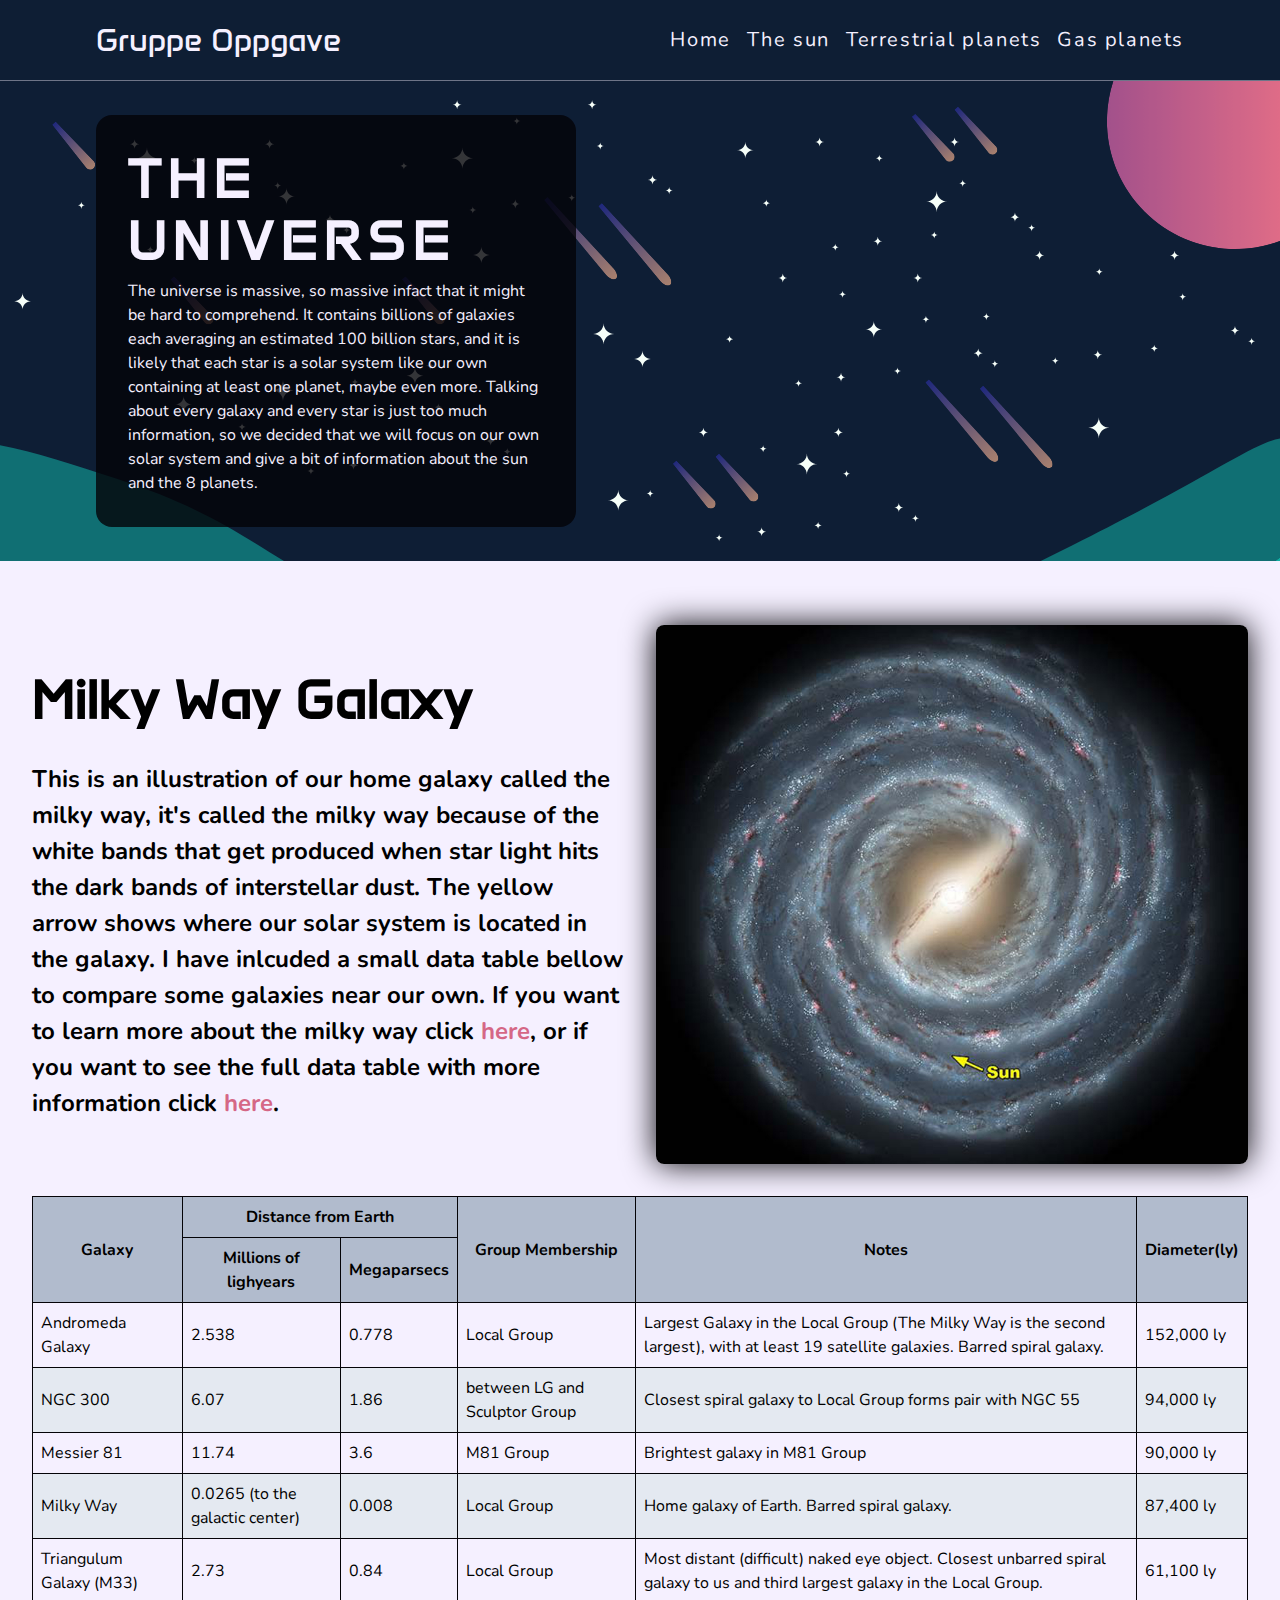
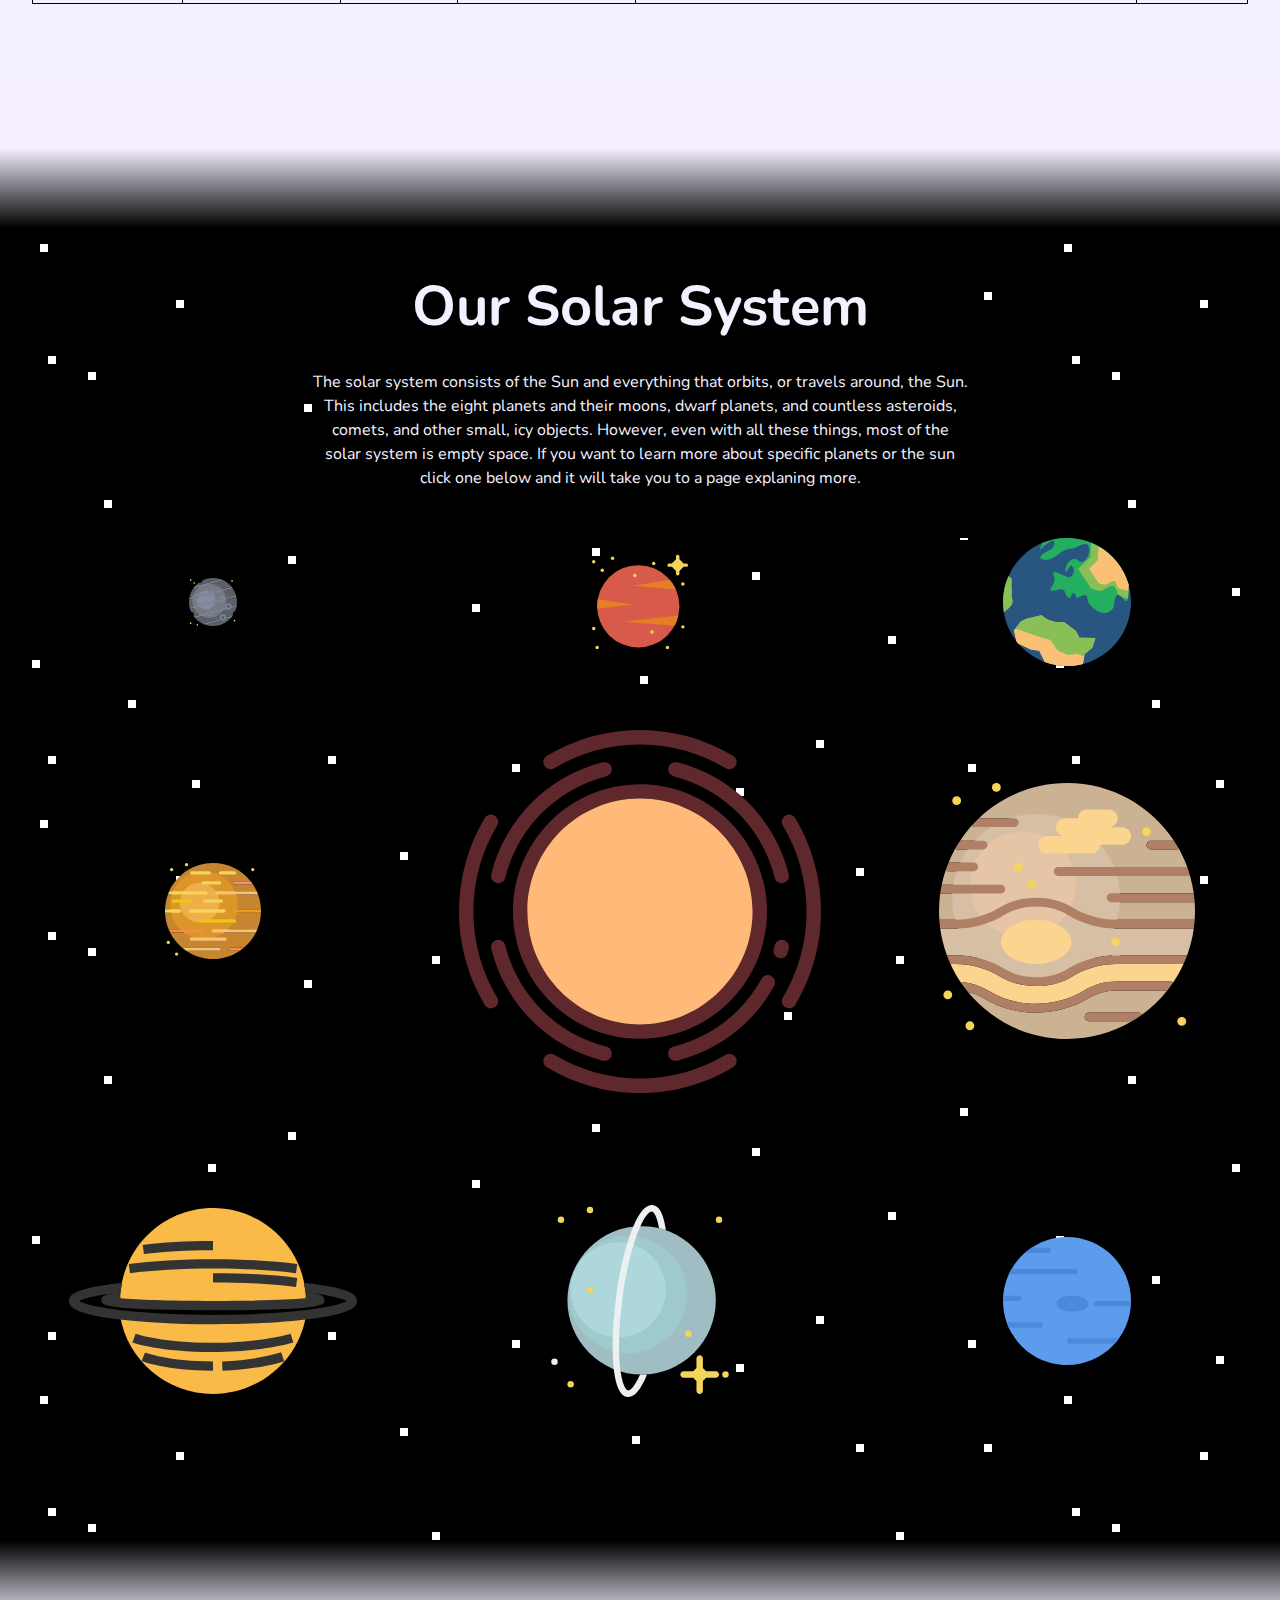
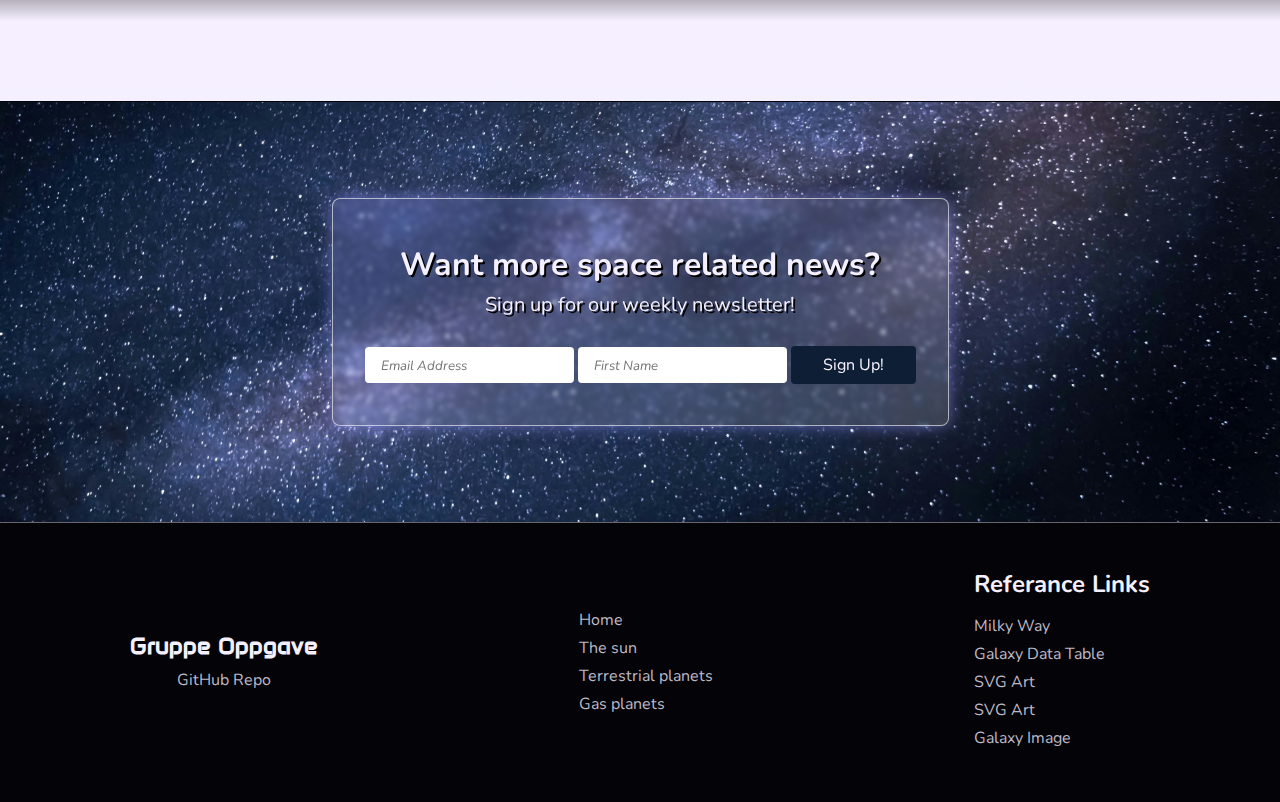
==== commit 558f7092: "Merge pull request #15 from DanielDT12/Johan" ====
--- a/index.html
+++ b/index.html
@@ -3,33 +3,46 @@
   <head>
     <meta charset="UTF-8" />
     <meta name="viewport" content="width=device-width, initial-scale=1.0" />
-    <link rel="preconnect" href="https://fonts.googleapis.com">
-    <link rel="preconnect" href="https://fonts.gstatic.com" crossorigin>
-    <link href="https://fonts.googleapis.com/css2?family=Anta&family=Nunito:ital,wght@0,200..1000;1,200..1000&display=swap" rel="stylesheet">
-    <link rel="icon" type="image/svg" href="./images/favicon.svg">
-    <link rel="stylesheet" href="./CSS/landing.css">
+    <link rel="preconnect" href="https://fonts.googleapis.com" />
+    <link rel="preconnect" href="https://fonts.gstatic.com" crossorigin />
+    <link
+      href="https://fonts.googleapis.com/css2?family=Anta&family=Nunito:ital,wght@0,200..1000;1,200..1000&display=swap"
+      rel="stylesheet"
+    />
+    <link rel="icon" type="image/svg" href="./images/favicon.svg" />
+    <link rel="stylesheet" href="./CSS/landing.css" />
     <link rel="stylesheet" href="./CSS/style.css" />
     <title>Space Oppgave</title>
   </head>
   <body>
+    <!-- HEADER SEKSJON -->
     <header class="primary-header">
       <nav class="header-nav-bar">
-        <a href="index.html" class="logo-link" title="Home Page">Gruppe Oppgave</a>
+        <a href="index.html" class="logo-link">Gruppe Oppgave</a>
         <ul class="hdr-nav-ul">
-          <li><a href="index.html" title="Home Page">Home</a></li>
-          <li><a href="./pages/sun.html" title="Takes you to a page about the sun">The sun</a></li>
-          <li><a href="./pages/terrestrial.html" title="Takes you to a page about terrestrial planets">Terrestrial planets</a></li>
-          <li><a href="./pages/gas.html" title="Takes you to a page about gas and ice giants">Gas/Ice giants</a></li>
+          <li><a href="index.html">Home</a></li>
+          <li><a href="./pages/sun.html">The sun</a></li>
+          <li><a href="./pages/terrestrial.html">Terrestrial planets</a></li>
+          <li><a href="./pages/gas.html">Gas planets</a></li>
         </ul>
       </nav>
     </header>
-
+    <!-- MAIN SEKSJON -->
     <main>
       <!-- KORT INTRODUKSJON MEG BAKGRUNNS BILDE -->
       <div class="intro-vector-bg">
         <div class="info-txt">
           <h1 class="title-txt">The Universe</h1>
-          <p>The universe is massive, so massive infact that it might be hard to comprehend. It contains billions of galaxies each averaging an estimated 100 billion stars, and it is likely that each star is a solar system like our own containing at least one planet, maybe even more. Talking about every galaxy and every star is just too much information, so we decided that we will focus on our own solar system and give a bit of information about the sun and the 8 planets.</p>
+          <p>
+            The universe is massive, so massive infact that it might be hard to
+            comprehend. It contains billions of galaxies each averaging an
+            estimated 100 billion stars, and it is likely that each star is a
+            solar system like our own containing at least one planet, maybe even
+            more. Talking about every galaxy and every star is just too much
+            information, so we decided that we will focus on our own solar
+            system and give a bit of information about the sun and the 8
+            planets.
+          </p>
         </div>
       </div>
       <!-- LITT INFO OM MELKEVEIEN MED EN DATA TABLE -->
@@ -37,11 +50,36 @@
         <div class="milky-way-container">
           <div class="milky-way-info">
             <h2>Milky Way Galaxy</h2>
-            <p>This is an illustration of our home galaxy called the milky way, it's called the milky way because of the white bands that get produced when star light hits the dark bands of interstellar dust. The yellow arrow shows where our solar system is located in the galaxy. I have inlcuded a small data table bellow to compare some galaxies near our own. If you want to learn more about the milky way click <a href="https://en.wikipedia.org/wiki/Milky_Way" target="_blank" rel="noopener noreferrer" title="Open wikipedia in a new window">here</a>, or if you want to see the full data table with more information click <a href="https://en.wikipedia.org/wiki/List_of_nearest_galaxies" target="_blank" rel="noopener noreferrer" title="Open wikipedia in a new window">here</a>.</p>
+            <p>
+              This is an illustration of our home galaxy called the milky way,
+              it's called the milky way because of the white bands that get
+              produced when star light hits the dark bands of interstellar dust.
+              The yellow arrow shows where our solar system is located in the
+              galaxy. I have inlcuded a small data table bellow to compare some
+              galaxies near our own. If you want to learn more about the milky
+              way click
+              <a
+                href="https://en.wikipedia.org/wiki/Milky_Way"
+                target="_blank"
+                rel="noopener noreferrer"
+                >here</a
+              >, or if you want to see the full data table with more information
+              click
+              <a
+                href="https://en.wikipedia.org/wiki/List_of_nearest_galaxies"
+                target="_blank"
+                rel="noopener noreferrer"
+                >here</a
+              >.
+            </p>
           </div>
 
-          <img src="./images/background/milkyway.jpg" class="milky-way-img" alt="Illustration of milky way galaxy">
-          
+          <img
+            src="./images/background/milkyway.jpg"
+            class="milky-way-img"
+            alt="Illustration of milky way galaxy"
+          />
+
           <div class="galaxy-table-container">
             <table class="galaxy-table">
               <thead class="table-head">
@@ -64,7 +102,11 @@
                   <td>2.538</td>
                   <td>0.778</td>
                   <td>Local Group</td>
-                  <td>Largest Galaxy in the Local Group (The Milky Way is the second largest), with at least 19 satellite galaxies. Barred spiral galaxy.</td>
+                  <td>
+                    Largest Galaxy in the Local Group (The Milky Way is the
+                    second largest), with at least 19 satellite galaxies. Barred
+                    spiral galaxy.
+                  </td>
                   <td>152,000 ly</td>
                 </tr>
                 <tr>
@@ -72,7 +114,9 @@
                   <td>6.07</td>
                   <td>1.86</td>
                   <td>between LG and Sculptor Group</td>
-                  <td>Closest spiral galaxy to Local Group forms pair with NGC 55</td>
+                  <td>
+                    Closest spiral galaxy to Local Group forms pair with NGC 55
+                  </td>
                   <td>94,000 ly</td>
                 </tr>
                 <tr>
@@ -96,7 +140,11 @@
                   <td>2.73</td>
                   <td>0.84</td>
                   <td>Local Group</td>
-                  <td>Most distant (difficult) naked eye object. Closest unbarred spiral galaxy to us and third largest galaxy in the Local Group.</td>
+                  <td>
+                    Most distant (difficult) naked eye object. Closest unbarred
+                    spiral galaxy to us and third largest galaxy in the Local
+                    Group.
+                  </td>
                   <td>61,100 ly</td>
                 </tr>
               </tbody>
@@ -112,44 +160,90 @@
         <!-- VÅRT SOL SYSTEM KORT INTRO -->
         <div class="solar-system__information">
           <h2 class="solar-system-title">Our Solar System</h2>
-          <p>The solar system consists of the Sun and everything that orbits, or travels around, the Sun. This includes the eight planets and their moons, dwarf planets, and countless asteroids, comets, and other small, icy objects. However, even with all these things, most of the solar system is empty space. If you want to learn more about specific planets or the sun click one below and it will take you to a page explaning more.</p>
+          <p>
+            The solar system consists of the Sun and everything that orbits, or
+            travels around, the Sun. This includes the eight planets and their
+            moons, dwarf planets, and countless asteroids, comets, and other
+            small, icy objects. However, even with all these things, most of the
+            solar system is empty space. If you want to learn more about
+            specific planets or the sun click one below and it will take you to
+            a page explaning more.
+          </p>
         </div>
         <!-- SOLSYSTEM GRAFIKK GRID -->
         <div class="planet-grid">
           <figure class="planet mercury">
-              <img src="./images/planets svg/mercury.svg" title="Mercury" alt="Mercury">
+            <a href="./pages/terrestrial.html#mercury-link"
+              ><img
+                src="./images/planets svg/mercury.svg"
+                title="Mercury"
+                alt="Mercury"
+            /></a>
           </figure>
 
           <figure class="planet venus">
-              <img src="./images/planets svg/venus.svg" title="Venus" alt="Venus">
+            <a href="./pages/terrestrial.html#venus-link"
+              ><img
+                src="./images/planets svg/venus.svg"
+                title="Venus"
+                alt="Venus"
+            /></a>
           </figure>
 
           <figure class="planet earth">
-              <img src="./images/planets svg/earth.svg" title="Earth" alt="Earth">
+            <a href="./pages/terrestrial.html#earth-link"
+              ><img
+                src="./images/planets svg/earth.svg"
+                title="Earth"
+                alt="Earth"
+            /></a>
           </figure>
 
           <figure class="planet mars">
-              <img src="./images/planets svg/mars.svg" title="Mars" alt="Mars">
+            <a href="./pages/terrestrial.html#mars-link"
+              ><img src="./images/planets svg/mars.svg" title="Mars" alt="Mars"
+            /></a>
           </figure>
 
           <figure class="planet sun">
-              <img src="./images/planets svg/sun.svg" title="Sun" alt="Sun">
-          </figure>
+            <a href="./pages/sun.html#sun-link"
+              ><img src="./images/planets svg/sun.svg" title="Sun" alt="Sun" />
+          </figure></a>
 
           <figure class="planet jupiter">
-              <a href="./pages/gas.html#jupiter-link"><img src="./images/planets svg/jupiter.svg" title="Jupiter" alt="Jupiter"></a>
+            <a href="./pages/gas.html#jupiter-link"
+              ><img
+                src="./images/planets svg/jupiter.svg"
+                title="Jupiter"
+                alt="Jupiter"
+            /></a>
           </figure>
 
           <figure class="planet saturn">
-              <a href="./pages/gas.html#saturn-link"><img src="./images/planets svg/saturn.svg" title="Saturn" alt="Saturn"></a>
+            <a href="./pages/gas.html#saturn-link"
+              ><img
+                src="./images/planets svg/saturn.svg"
+                title="Saturn"
+                alt="Saturn"
+            /></a>
           </figure>
 
           <figure class="planet uranus">
-              <a href="./pages/gas.html#uranus-link"><img src="./images/planets svg/uranus.svg" title="Uranus" alt="Uranus"></a>
+            <a href="./pages/gas.html#uranus-link"
+              ><img
+                src="./images/planets svg/uranus.svg"
+                title="Uranus"
+                alt="Uranus"
+            /></a>
           </figure>
 
           <figure class="planet neptune">
-              <a href="./pages/gas.html#neptune-link"><img src="./images/planets svg/neptune.svg" title="Neptune" alt="Neptune"></a>
+            <a href="./pages/gas.html#neptune-link"
+              ><img
+                src="./images/planets svg/neptune.svg"
+                title="Neptune"
+                alt="Neptune"
+            /></a>
           </figure>
         </div>
       </section>
@@ -165,38 +259,78 @@
           </div>
 
           <form name="Newsletter" class="newsletter-form">
-            <input type="email" placeholder="Email Address">
-            <input type="text" placeholder="First Name">
+            <input type="email" placeholder="Email Address" />
+            <input type="text" placeholder="First Name" />
             <button type="submit" class="submit-btn">Sign Up!</button>
           </form>
         </div>
       </section>
     </main>
-
+    <!-- FOOTER SEKSJON -->
     <footer class="primary-footer">
       <div class="ftr-container">
         <div class="ftr-personal-links">
           <h2>Gruppe Oppgave</h2>
-          <a href="https://github.com/DanielDT12/Space" target="_blank" rel="noopener noreferrer" title="Open GitHub repo in a new window">GitHub Repo</a>
-        </div>
-        <!-- SIDE NAVIGERING FOOTER -->
+          <a
+            href="https://github.com/DanielDT12/Space"
+            target="_blank"
+            rel="noopener noreferrer"
+            >GitHub Repo</a
+          >
+        </div>
+
         <nav class="ftr-primary-nav">
           <ul class="ftr-nav-ul">
-            <li><a href="index.html" title="Home Page">Home</a></li>
-            <li><a href="./pages/sun.html" title="Takes you to a page about the sun">The sun</a></li>
-            <li><a href="./pages/terrestrial.html" title="Takes you to a page about terrestrial planets">Terrestrial planets</a></li>
-            <li><a href="./pages/gas.html" title="Takes you to a page about gas and ice giants">Gas/Ice giants</a></li>
+            <li><a href="index.html">Home</a></li>
+            <li><a href="./pages/sun.html">The sun</a></li>
+            <li><a href="./pages/terrestrial.html">Terrestrial planets</a></li>
+            <li><a href="./pages/gas.html">Gas planets</a></li>
           </ul>
         </nav>
 
         <div class="ftr-referance-links">
           <h3>Referance Links</h3>
           <ul class="ul-referance">
-            <li><a href="https://en.wikipedia.org/wiki/Milky_Way" target="_blank" rel="noopener noreferrer">Milky Way</a></li>
-            <li><a href="https://en.wikipedia.org/wiki/List_of_nearest_galaxies" target="_blank" rel="noopener noreferrer">Galaxy Data Table</a></li>
-            <li><a href="https://www.svgrepo.com/" target="_blank" rel="noopener noreferrer">SVG Art</a></li>
-            <li><a href="https://www.vecteezy.com/vector-art/8029888-galaxy-space-abstract-background-with-star-and-comet-shapes-vector" target="_blank" rel="noopener noreferrer">SVG Art</a></li>
-            <li><a href="https://www.pexels.com/photo/photo-of-galaxy-207529/" target="_blank" rel="noopener noreferrer">Galaxy Image</a></li>
+            <li>
+              <a
+                href="https://en.wikipedia.org/wiki/Milky_Way"
+                target="_blank"
+                rel="noopener noreferrer"
+                >Milky Way</a
+              >
+            </li>
+            <li>
+              <a
+                href="https://en.wikipedia.org/wiki/List_of_nearest_galaxies"
+                target="_blank"
+                rel="noopener noreferrer"
+                >Galaxy Data Table</a
+              >
+            </li>
+            <li>
+              <a
+                href="https://www.svgrepo.com/"
+                target="_blank"
+                rel="noopener noreferrer"
+                >SVG Art</a
+              >
+            </li>
+            <li>
+              <a
+                href="https://www.vecteezy.com/vector-art/8029888-galaxy-space-abstract-background-with-star-and-comet-shapes-vector"
+                target="_blank"
+                rel="noopener noreferrer"
+                >SVG Art</a
+              >
+            </li>
+            <li>
+              <a
+                href="https://www.pexels.com/photo/photo-of-galaxy-207529/"
+                target="_blank"
+                rel="noopener noreferrer"
+                >Galaxy Image</a
+              >
+            </li>
           </ul>
         </div>
       </div>
--- a/CSS/style.css
+++ b/CSS/style.css
@@ -1,3 +1,4 @@
+/* CUSTOM PROPERTIES */
 :root {
     /* FONT SIZE */
     --fs-800: 3.5rem;
@@ -32,7 +33,6 @@
 }
 
 /* CSS RESET */
-
 *,
 *::before,
 *::after {
@@ -104,6 +104,7 @@
     text-decoration: underline;
 }
 
+/* THE UNIVERSE INFO CONTAINER MED BAKGRUNNS BILDE */
 .intro-vector-bg {
     display: flex;
     align-items: center;
@@ -147,6 +148,7 @@
     color: var(--clr-txt-light);
 }
 
+/* GitHub REPO LINK MED NESTED SELECTOR */
 .ftr-personal-links {
     text-align: center;
 
@@ -165,6 +167,7 @@
     }
 }
 
+/* SIDE NAVIGERING FOOTER MED NESTED SELECTOR */
 .ftr-nav-ul {
     list-style: none;
     padding: 0;
@@ -193,6 +196,7 @@
     }
 }
 
+/* UL FOOTER MED NESTED SELECTOR */
 .ul-referance {
     padding: 0;
     list-style: none;
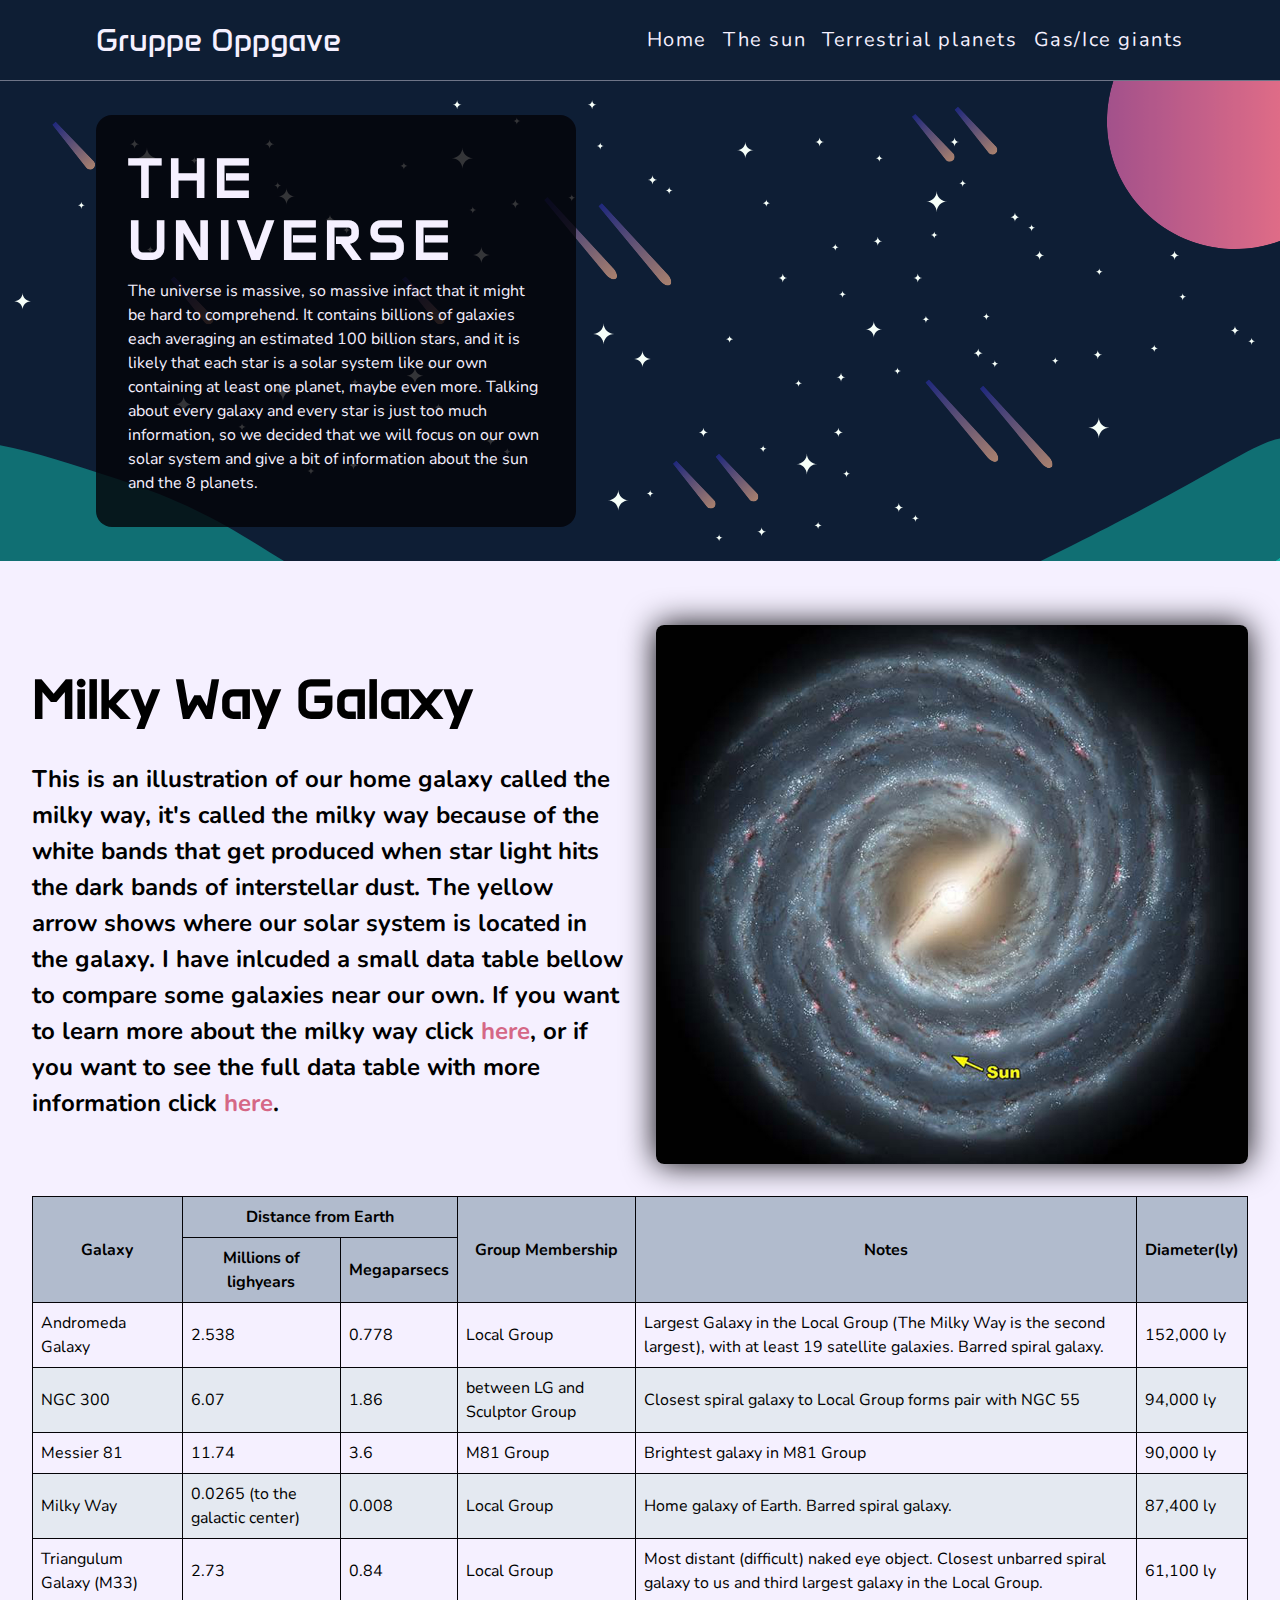
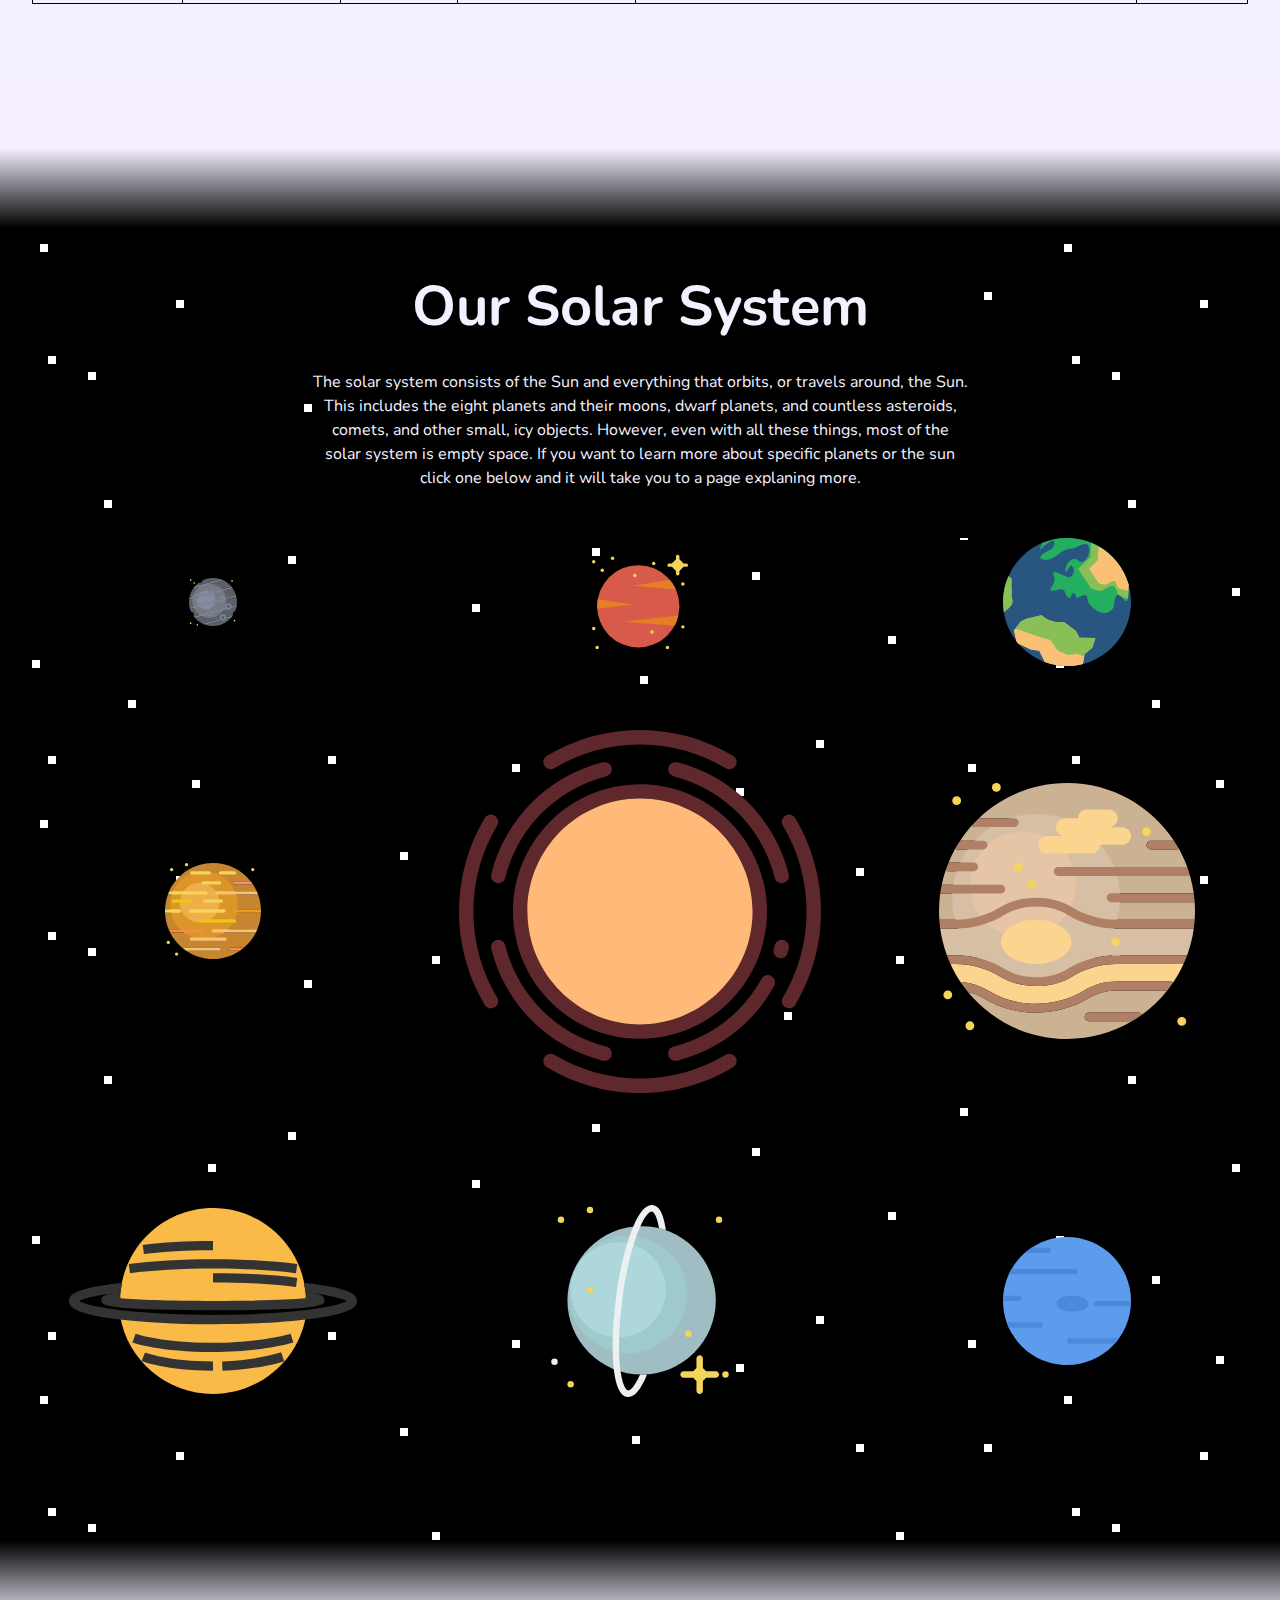
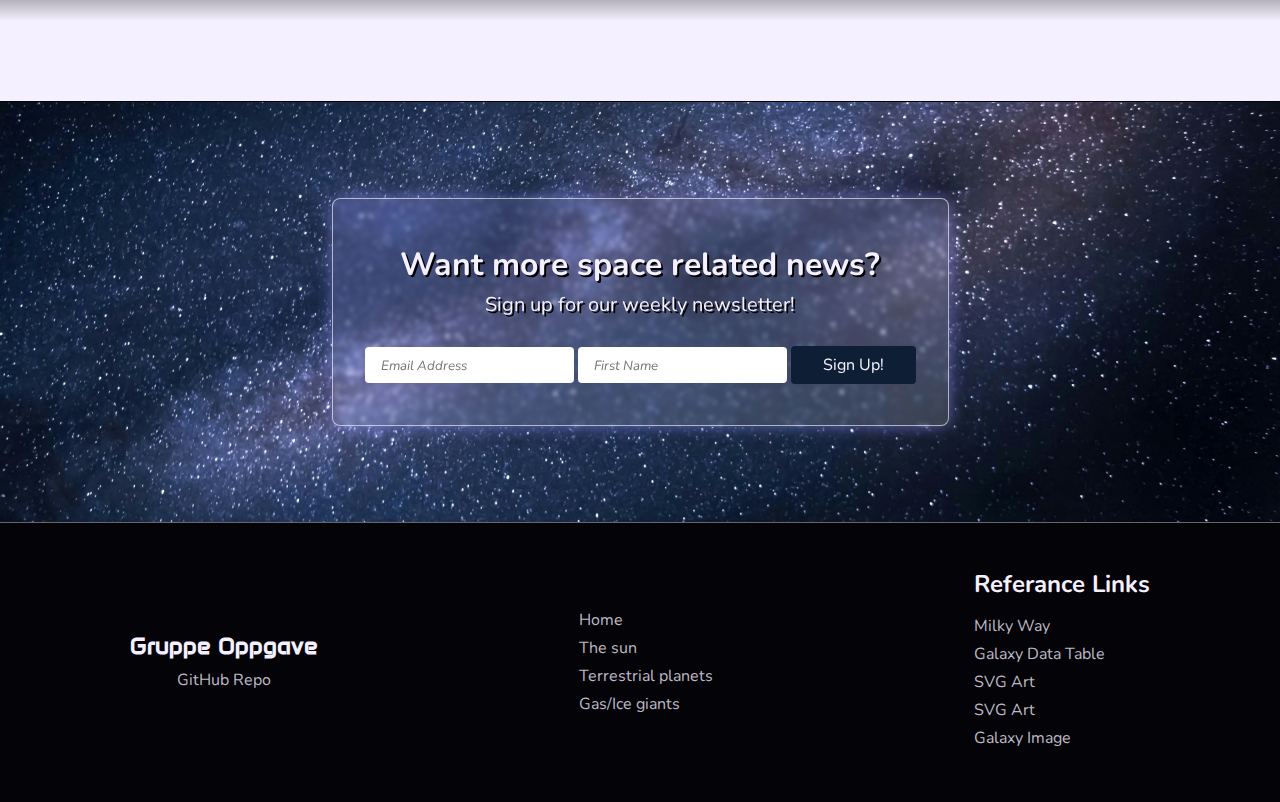
==== commit 375e4b3f: "Merge branch 'main' into Daniel" ====
--- a/index.html
+++ b/index.html
@@ -15,19 +15,18 @@
     <title>Space Oppgave</title>
   </head>
   <body>
-    <!-- HEADER SEKSJON -->
     <header class="primary-header">
       <nav class="header-nav-bar">
-        <a href="index.html" class="logo-link">Gruppe Oppgave</a>
+        <a href="index.html" class="logo-link" title="Home Page">Gruppe Oppgave</a>
         <ul class="hdr-nav-ul">
-          <li><a href="index.html">Home</a></li>
-          <li><a href="./pages/sun.html">The sun</a></li>
-          <li><a href="./pages/terrestrial.html">Terrestrial planets</a></li>
-          <li><a href="./pages/gas.html">Gas planets</a></li>
+          <li><a href="index.html" title="Home Page">Home</a></li>
+          <li><a href="./pages/sun.html" title="Takes you to a page about the sun">The sun</a></li>
+          <li><a href="./pages/terrestrial.html" title="Takes you to a page about terrestrial planets">Terrestrial planets</a></li>
+          <li><a href="./pages/gas.html" title="Takes you to a page about gas and ice giants">Gas/Ice giants</a></li>
         </ul>
       </nav>
     </header>
-    <!-- MAIN SEKSJON -->
+
     <main>
       <!-- KORT INTRODUKSJON MEG BAKGRUNNS BILDE -->
       <div class="intro-vector-bg">
@@ -50,35 +49,11 @@
         <div class="milky-way-container">
           <div class="milky-way-info">
             <h2>Milky Way Galaxy</h2>
-            <p>
-              This is an illustration of our home galaxy called the milky way,
-              it's called the milky way because of the white bands that get
-              produced when star light hits the dark bands of interstellar dust.
-              The yellow arrow shows where our solar system is located in the
-              galaxy. I have inlcuded a small data table bellow to compare some
-              galaxies near our own. If you want to learn more about the milky
-              way click
-              <a
-                href="https://en.wikipedia.org/wiki/Milky_Way"
-                target="_blank"
-                rel="noopener noreferrer"
-                >here</a
-              >, or if you want to see the full data table with more information
-              click
-              <a
-                href="https://en.wikipedia.org/wiki/List_of_nearest_galaxies"
-                target="_blank"
-                rel="noopener noreferrer"
-                >here</a
-              >.
-            </p>
+            <p>This is an illustration of our home galaxy called the milky way, it's called the milky way because of the white bands that get produced when star light hits the dark bands of interstellar dust. The yellow arrow shows where our solar system is located in the galaxy. I have inlcuded a small data table bellow to compare some galaxies near our own. If you want to learn more about the milky way click <a href="https://en.wikipedia.org/wiki/Milky_Way" target="_blank" rel="noopener noreferrer" title="Open wikipedia in a new window">here</a>, or if you want to see the full data table with more information click <a href="https://en.wikipedia.org/wiki/List_of_nearest_galaxies" target="_blank" rel="noopener noreferrer" title="Open wikipedia in a new window">here</a>.</p>
           </div>
 
-          <img
-            src="./images/background/milkyway.jpg"
-            class="milky-way-img"
-            alt="Illustration of milky way galaxy"
-          />
+          <img src="./images/background/milkyway.jpg" class="milky-way-img" alt="Illustration of milky way galaxy">
+          
 
           <div class="galaxy-table-container">
             <table class="galaxy-table">
@@ -266,25 +241,20 @@
         </div>
       </section>
     </main>
-    <!-- FOOTER SEKSJON -->
+
     <footer class="primary-footer">
       <div class="ftr-container">
         <div class="ftr-personal-links">
           <h2>Gruppe Oppgave</h2>
-          <a
-            href="https://github.com/DanielDT12/Space"
-            target="_blank"
-            rel="noopener noreferrer"
-            >GitHub Repo</a
-          >
-        </div>
-
+          <a href="https://github.com/DanielDT12/Space" target="_blank" rel="noopener noreferrer" title="Open GitHub repo in a new window">GitHub Repo</a>
+        </div>
+        <!-- SIDE NAVIGERING FOOTER -->
         <nav class="ftr-primary-nav">
           <ul class="ftr-nav-ul">
-            <li><a href="index.html">Home</a></li>
-            <li><a href="./pages/sun.html">The sun</a></li>
-            <li><a href="./pages/terrestrial.html">Terrestrial planets</a></li>
-            <li><a href="./pages/gas.html">Gas planets</a></li>
+            <li><a href="index.html" title="Home Page">Home</a></li>
+            <li><a href="./pages/sun.html" title="Takes you to a page about the sun">The sun</a></li>
+            <li><a href="./pages/terrestrial.html" title="Takes you to a page about terrestrial planets">Terrestrial planets</a></li>
+            <li><a href="./pages/gas.html" title="Takes you to a page about gas and ice giants">Gas/Ice giants</a></li>
           </ul>
         </nav>
 
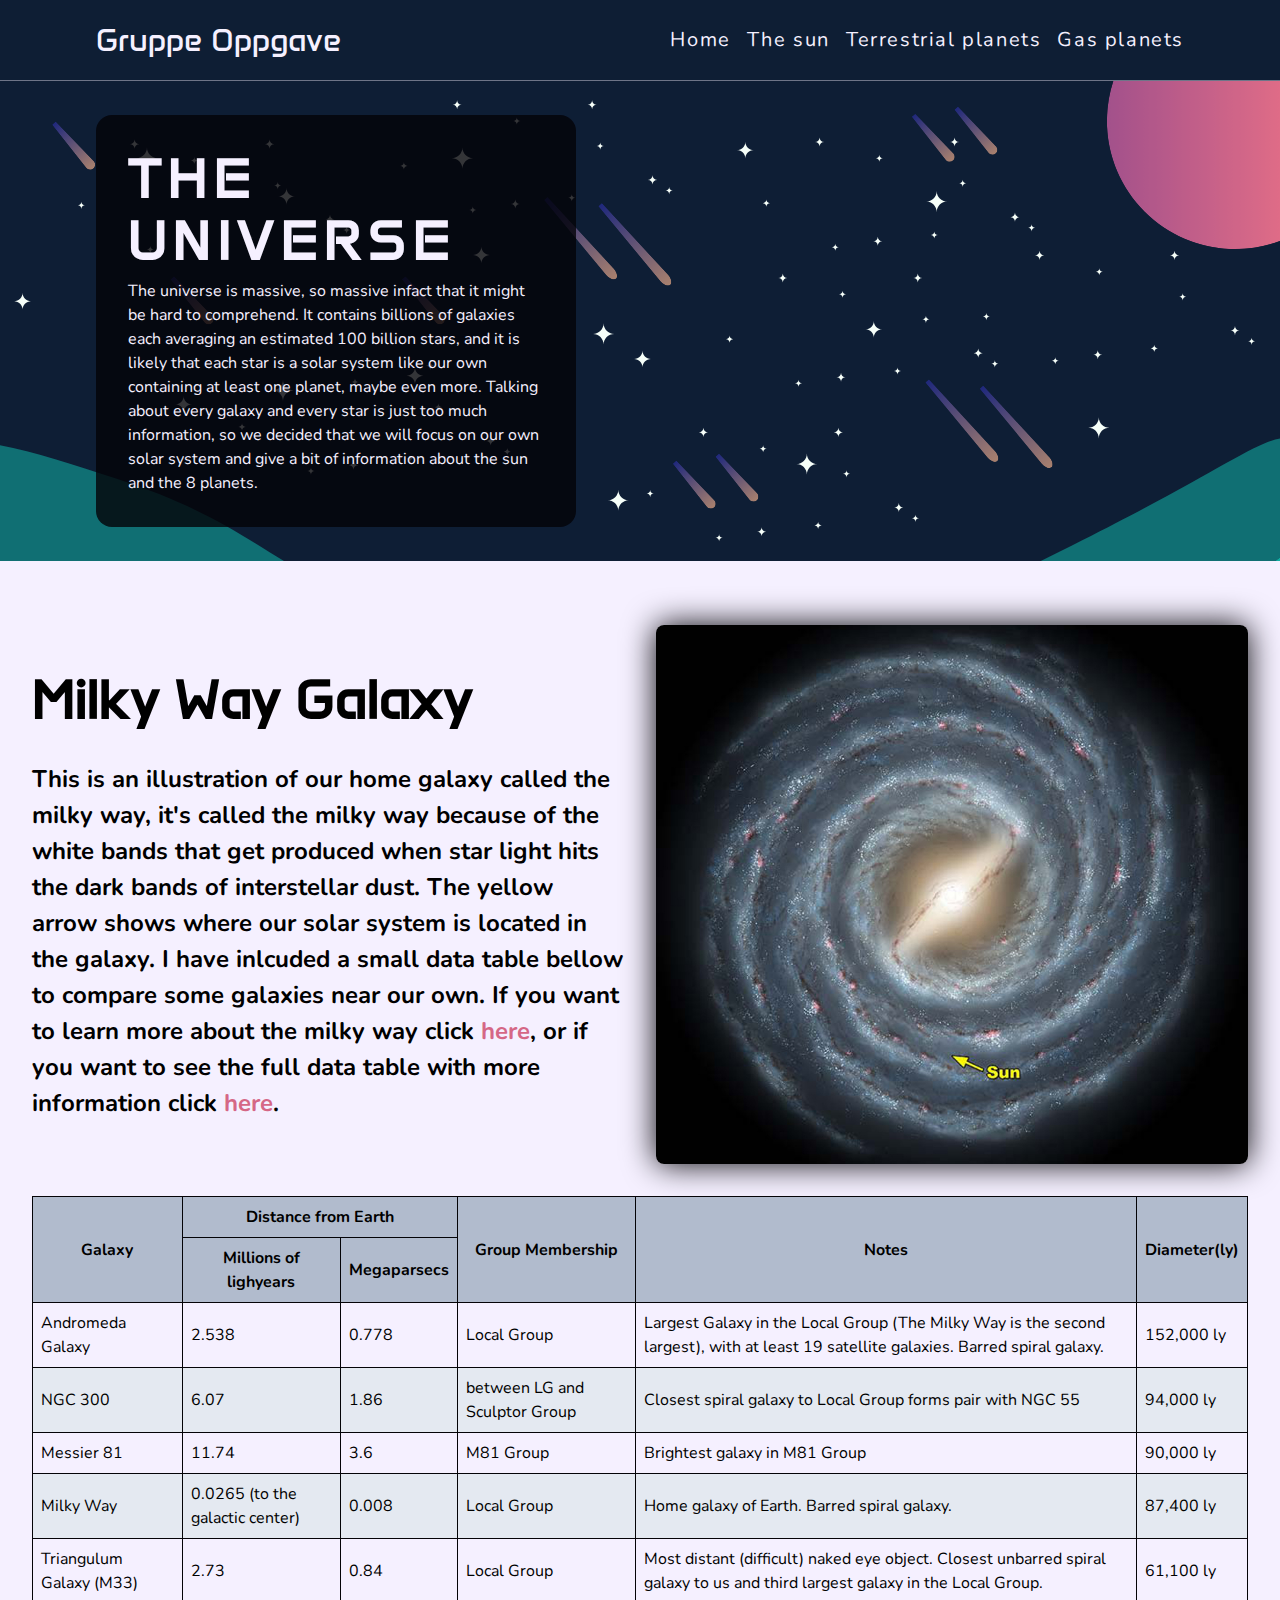
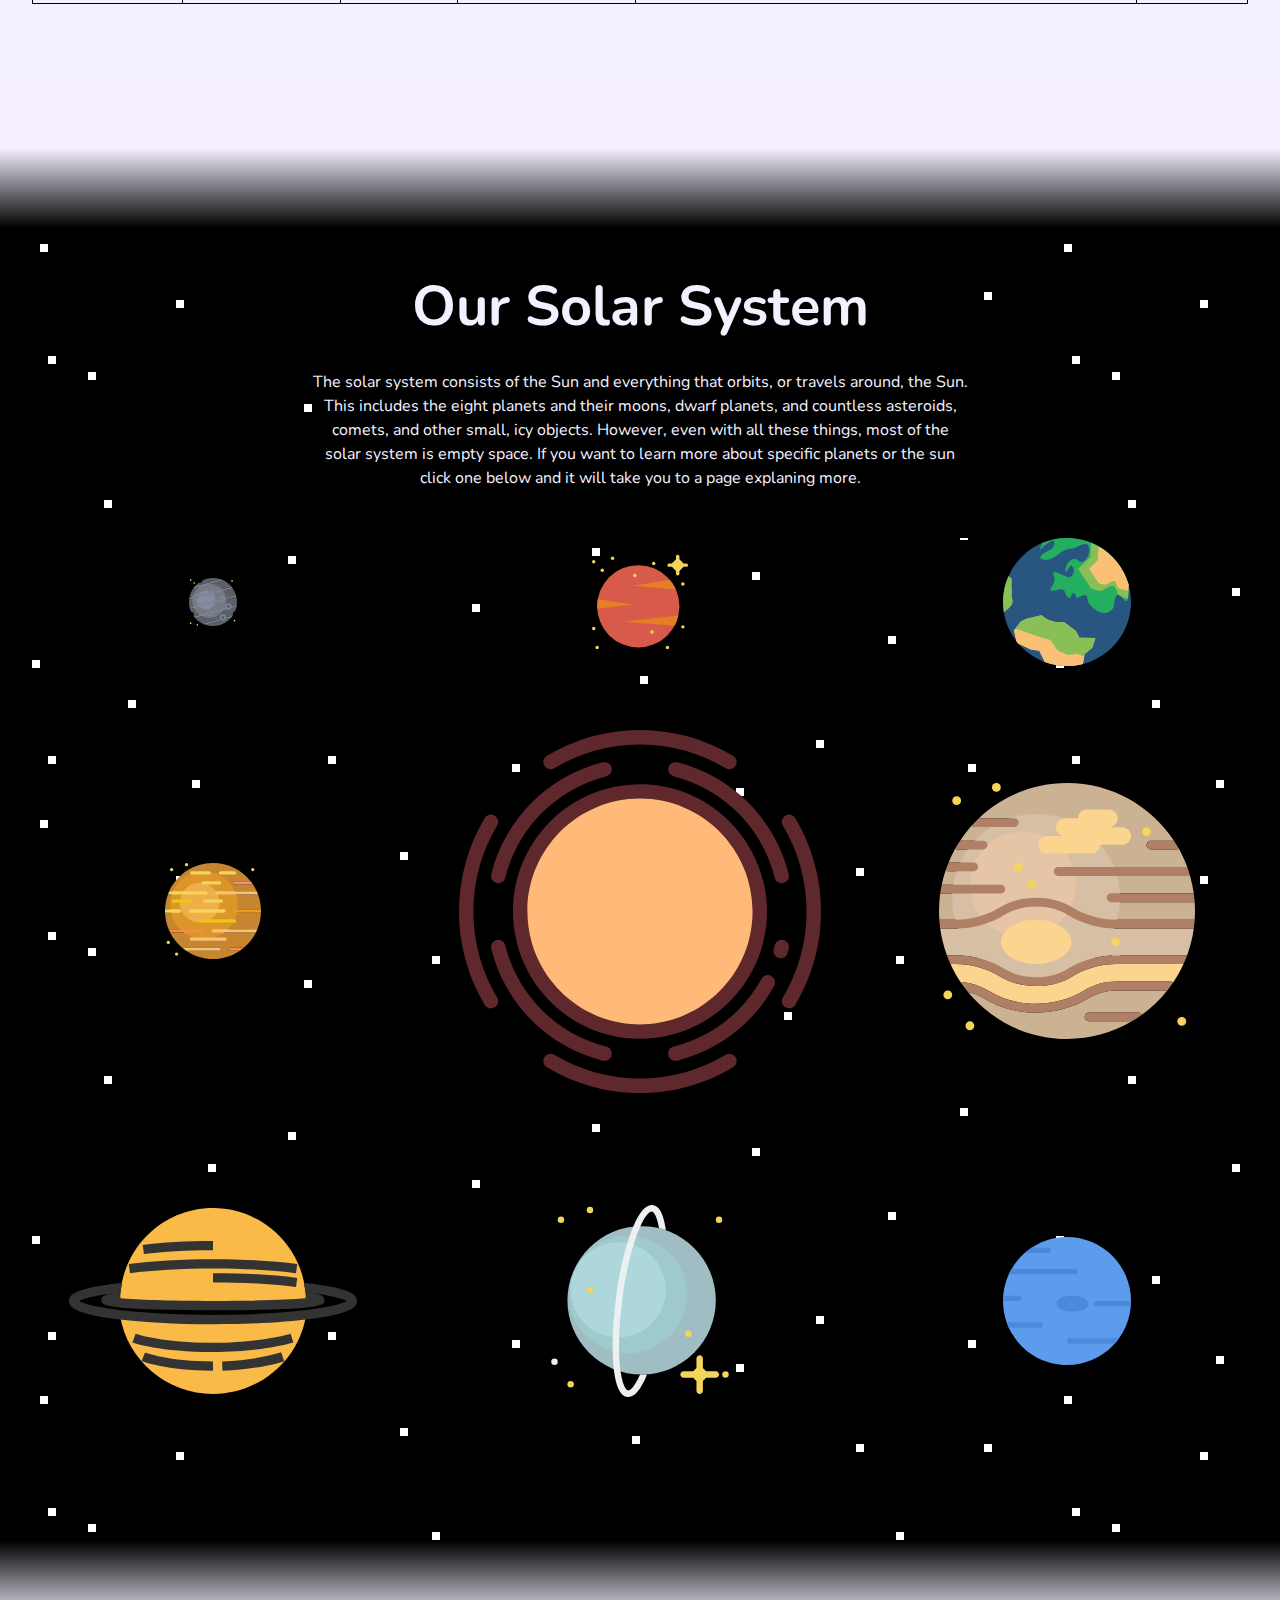
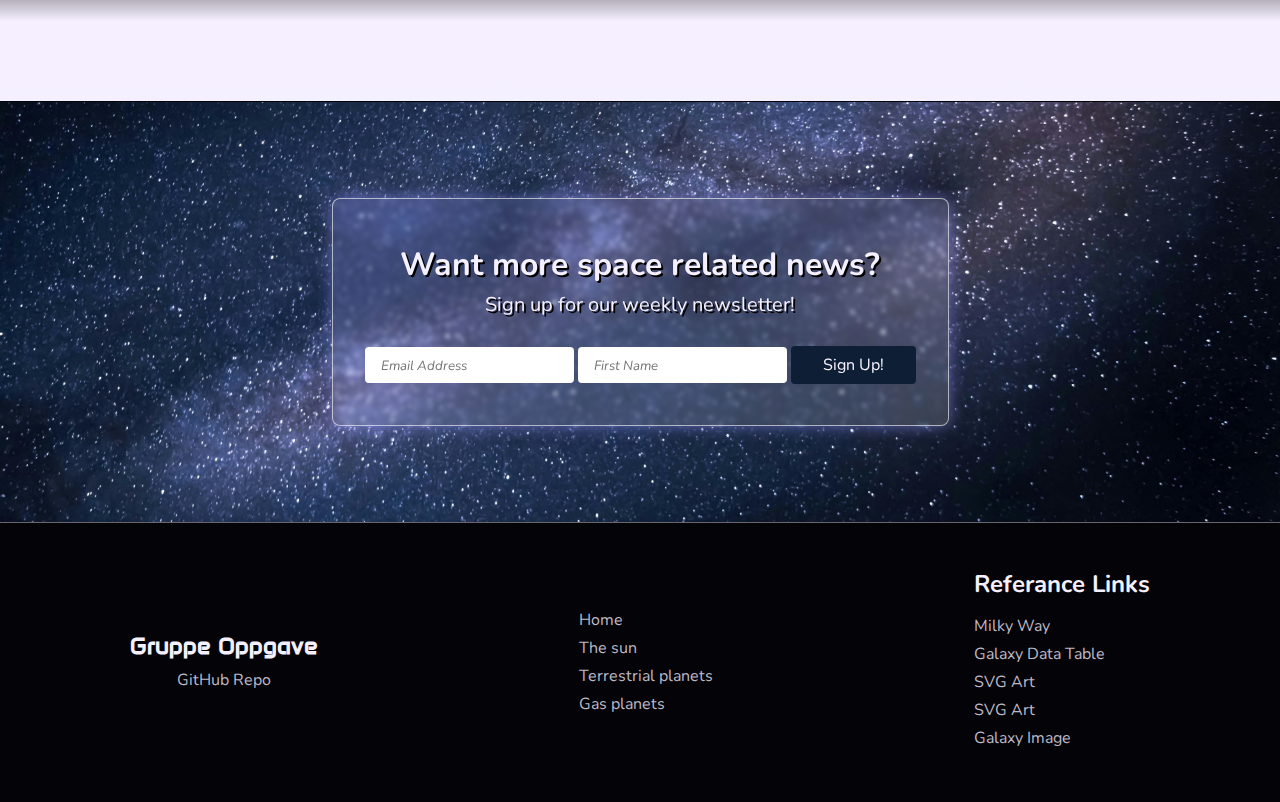
==== commit ee76752b: "done with my pages" ====
--- a/index.html
+++ b/index.html
@@ -15,18 +15,19 @@
     <title>Space Oppgave</title>
   </head>
   <body>
+    <!-- HEADER SEKSJON -->
     <header class="primary-header">
       <nav class="header-nav-bar">
-        <a href="index.html" class="logo-link" title="Home Page">Gruppe Oppgave</a>
+        <a href="index.html" class="logo-link">Gruppe Oppgave</a>
         <ul class="hdr-nav-ul">
-          <li><a href="index.html" title="Home Page">Home</a></li>
-          <li><a href="./pages/sun.html" title="Takes you to a page about the sun">The sun</a></li>
-          <li><a href="./pages/terrestrial.html" title="Takes you to a page about terrestrial planets">Terrestrial planets</a></li>
-          <li><a href="./pages/gas.html" title="Takes you to a page about gas and ice giants">Gas/Ice giants</a></li>
+          <li><a href="index.html">Home</a></li>
+          <li><a href="./pages/sun.html">The sun</a></li>
+          <li><a href="./pages/terrestrial.html">Terrestrial planets</a></li>
+          <li><a href="./pages/gas.html">Gas planets</a></li>
         </ul>
       </nav>
     </header>
-
+    <!-- MAIN SEKSJON -->
     <main>
       <!-- KORT INTRODUKSJON MEG BAKGRUNNS BILDE -->
       <div class="intro-vector-bg">
@@ -49,11 +50,35 @@
         <div class="milky-way-container">
           <div class="milky-way-info">
             <h2>Milky Way Galaxy</h2>
-            <p>This is an illustration of our home galaxy called the milky way, it's called the milky way because of the white bands that get produced when star light hits the dark bands of interstellar dust. The yellow arrow shows where our solar system is located in the galaxy. I have inlcuded a small data table bellow to compare some galaxies near our own. If you want to learn more about the milky way click <a href="https://en.wikipedia.org/wiki/Milky_Way" target="_blank" rel="noopener noreferrer" title="Open wikipedia in a new window">here</a>, or if you want to see the full data table with more information click <a href="https://en.wikipedia.org/wiki/List_of_nearest_galaxies" target="_blank" rel="noopener noreferrer" title="Open wikipedia in a new window">here</a>.</p>
+            <p>
+              This is an illustration of our home galaxy called the milky way,
+              it's called the milky way because of the white bands that get
+              produced when star light hits the dark bands of interstellar dust.
+              The yellow arrow shows where our solar system is located in the
+              galaxy. I have inlcuded a small data table bellow to compare some
+              galaxies near our own. If you want to learn more about the milky
+              way click
+              <a
+                href="https://en.wikipedia.org/wiki/Milky_Way"
+                target="_blank"
+                rel="noopener noreferrer"
+                >here</a
+              >, or if you want to see the full data table with more information
+              click
+              <a
+                href="https://en.wikipedia.org/wiki/List_of_nearest_galaxies"
+                target="_blank"
+                rel="noopener noreferrer"
+                >here</a
+              >.
+            </p>
           </div>
 
-          <img src="./images/background/milkyway.jpg" class="milky-way-img" alt="Illustration of milky way galaxy">
-          
+          <img
+            src="./images/background/milkyway.jpg"
+            class="milky-way-img"
+            alt="Illustration of milky way galaxy"
+          />
 
           <div class="galaxy-table-container">
             <table class="galaxy-table">
@@ -181,7 +206,7 @@
           </figure>
 
           <figure class="planet sun">
-            <a href="./pages/sun.html#sun-link"
+            <a href="./pages/sun.html#"
               ><img src="./images/planets svg/sun.svg" title="Sun" alt="Sun" />
           </figure></a>
 
@@ -241,20 +266,25 @@
         </div>
       </section>
     </main>
-
+    <!-- FOOTER SEKSJON -->
     <footer class="primary-footer">
       <div class="ftr-container">
         <div class="ftr-personal-links">
           <h2>Gruppe Oppgave</h2>
-          <a href="https://github.com/DanielDT12/Space" target="_blank" rel="noopener noreferrer" title="Open GitHub repo in a new window">GitHub Repo</a>
-        </div>
-        <!-- SIDE NAVIGERING FOOTER -->
+          <a
+            href="https://github.com/DanielDT12/Space"
+            target="_blank"
+            rel="noopener noreferrer"
+            >GitHub Repo</a
+          >
+        </div>
+
         <nav class="ftr-primary-nav">
           <ul class="ftr-nav-ul">
-            <li><a href="index.html" title="Home Page">Home</a></li>
-            <li><a href="./pages/sun.html" title="Takes you to a page about the sun">The sun</a></li>
-            <li><a href="./pages/terrestrial.html" title="Takes you to a page about terrestrial planets">Terrestrial planets</a></li>
-            <li><a href="./pages/gas.html" title="Takes you to a page about gas and ice giants">Gas/Ice giants</a></li>
+            <li><a href="index.html">Home</a></li>
+            <li><a href="./pages/sun.html">The sun</a></li>
+            <li><a href="./pages/terrestrial.html">Terrestrial planets</a></li>
+            <li><a href="./pages/gas.html">Gas planets</a></li>
           </ul>
         </nav>
 
